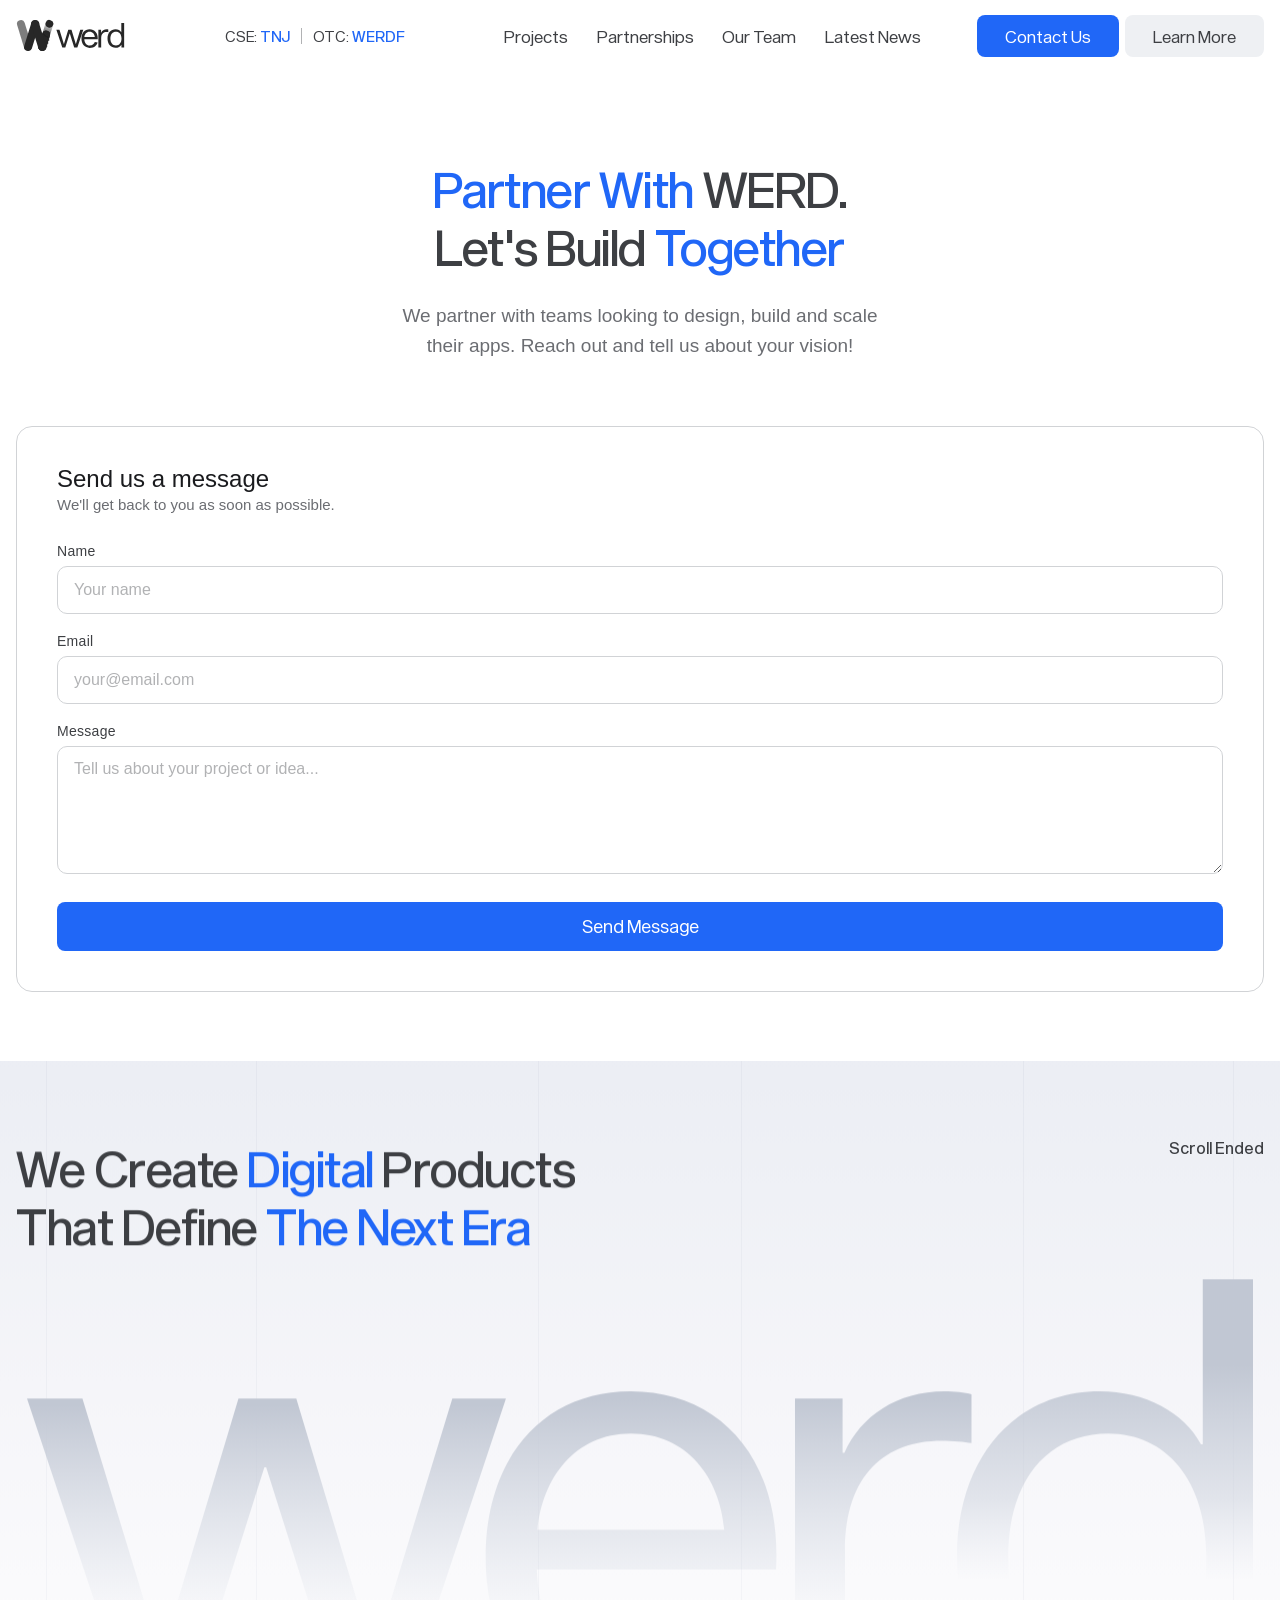
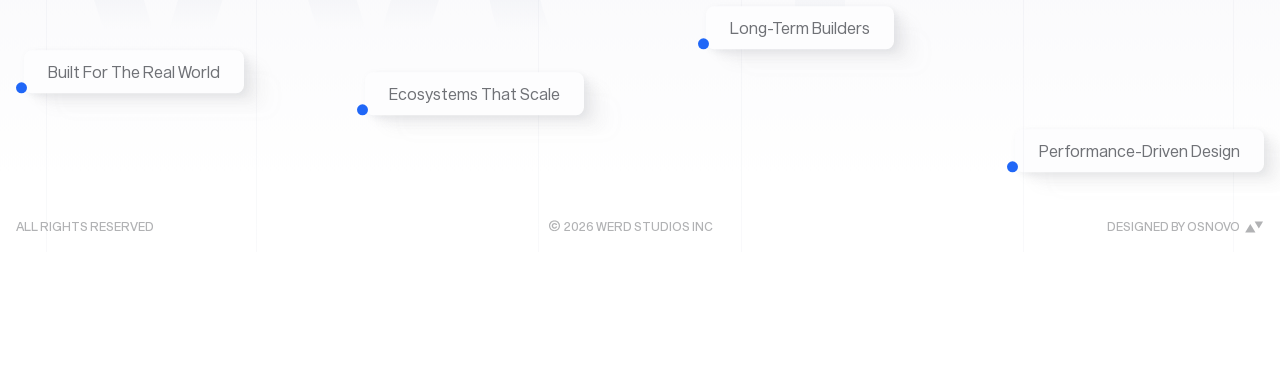
==== contact.html @ 81870267 "Add contact.html page and update navigation links across index.html and our-team.html to direct user" ====
<!DOCTYPE html>
<html lang="en">
	<head>
		<meta charset="UTF-8">
		<meta name="viewport" content="width=device-width, initial-scale=1.0">
		<link rel="preload" href="./assets/fonts/SequelSansRoman.woff2" as="font" type="font/woff2" crossorigin="anonymous">
		<link rel="preload" href="./assets/fonts/SequelSansBookObl.woff2" as="font" type="font/woff2" crossorigin="anonymous">
		<link rel="preload" href="./assets/fonts/SequelSansBook.woff2" as="font" type="font/woff2" crossorigin="anonymous">
		<link rel="icon" type="image/x-icon" href="./assets/img/favicon/favicon.ico">
		<link rel="icon" type="image/png" sizes="16x16" href="./assets/img/favicon/favicon-16x16.png">
		<link rel="icon" type="image/png" sizes="32x32" href="./assets/img/favicon/favicon-32x32.png">
		<link rel="apple-touch-icon" href="./assets/img/favicon/apple-touch-icon.png">
		<link rel="icon" type="image/png" sizes="192x192" href="./assets/img/favicon/android-chrome-192x192.png">
		<link rel="icon" type="image/png" sizes="512x512" href="./assets/img/favicon/android-chrome-512x512.png">
		<link rel="manifest" href="./assets/img/favicon/site.webmanifest">
		<title>Werd - Contact Us</title>
		<style>
			body {
      opacity: 0;
      visibility: hidden;
    }

    [data-fls-loaded] body {
      animation: show-body 0.45s ease 0.2s forwards;
    }

    @keyframes show-body {
      0% {
        opacity: 0;
        visibility: hidden;
      }
      100% {
        opacity: 1;
        visibility: visible;
      }
    }

			.page {
				margin-bottom: 200px;
			}
			.contact {
				padding: 10rem 0 0;
				position: relative;
				z-index: 1;
			}
			.contact__hero {
				max-width: 62.5rem;
				margin: 0 auto 4rem;
				padding: 0 1.25rem;
				text-align: center;
			}
			.contact__hero-text {
				font-family: 'Sequel Sans', sans-serif;
				font-weight: 300;
				font-size: clamp(0.9375rem, 1.5vw, 1.1875rem);
				color: #6B6D72;
				line-height: 1.6;
				max-width: 32rem;
				margin: 1.5rem auto 0;
			}
			.contact__container {
				max-width: 40rem;
				margin: 0 auto;
				padding: 0 1.25rem;
				width: 100%;
			}
			.contact__form-wrapper {
				border: 1px solid #D1D3D6;
				border-radius: 1rem;
				padding: 2.5rem;
			}
			.contact__form-heading {
				font-family: 'Sequel Sans', sans-serif;
				font-weight: 400;
				font-size: clamp(1.25rem, 2vw, 1.5rem);
				color: #1A1B1E;
				margin-bottom: 0.375rem;
			}
			.contact__form-subheading {
				font-family: 'Sequel Sans', sans-serif;
				font-weight: 300;
				font-size: 0.9375rem;
				color: #6B6D72;
				margin-bottom: 2rem;
			}
			.contact__form {
				display: flex;
				flex-direction: column;
				gap: 1.25rem;
			}
			@media (max-width: 767.98px) {
				.contact__form-wrapper {
					padding: 1.5rem;
				}
			}
			.contact__field {
				display: flex;
				flex-direction: column;
				gap: 0.5rem;
			}
			.contact__label {
				font-family: 'Sequel Sans', sans-serif;
				font-weight: 400;
				font-size: 0.875rem;
				color: #3D3F43;
				letter-spacing: 0.02em;
			}
			.contact__input,
			.contact__textarea {
				font-family: 'Sequel Sans', sans-serif;
				font-weight: 300;
				font-size: 1rem;
				color: #1A1B1E;
				background: #fff;
				border: 1px solid #D1D3D6;
				border-radius: 0.625rem;
				padding: 0.875rem 1rem;
				outline: none;
				transition: border-color 0.3s ease;
			}
			.contact__input::placeholder,
			.contact__textarea::placeholder {
				color: #B1B2B4;
			}
			.contact__input:focus,
			.contact__textarea:focus {
				border-color: #2D5BFF;
			}
			.contact__textarea {
				resize: vertical;
				min-height: 8rem;
			}
			.contact__submit {
				margin-top: 0.5rem;
				align-self: stretch;
			}
			.contact__submit .button {
				width: 100%;
				justify-content: center;
			}
		</style>
		<script type="module" crossorigin="" src="./js/main.min.js?v=1772284453775"></script>
		<link rel="modulepreload" crossorigin="" href="./js/splitText.min.js?v=1772284453775">
		<link rel="modulepreload" crossorigin="" href="./js/common.min.js?v=1772284453775">
		<link rel="stylesheet" crossorigin="" href="./css/main.min.css?v=1772284453775">
	</head>
	<body>
		<div class="wrapper">
			<header data-fls-header="" data-fls-header-scroll="" class="header">
				<div class="header__container">
					<a href="../" class="header__logo">
						<img src="./assets/img/header-logo.svg" alt="Werd">
					</a>
					<div class="header__stock-tickers">
						<div class="header__stock-ticker">
							CSE:
							<span class="blue">TNJ</span>
						</div>
						<span class="header__stock-tickers-border"></span>
						<div class="header__stock-ticker">
							OTC:
							<span class="blue">WERDF</span>
						</div>
					</div>
					<div class="header__main">
						<div class="header__menu menu">
							<button type="button" data-fls-menu="" class="menu__icon icon-menu">
								<div class="icon-menu__body">
									<span></span>
									<span></span>
									<span></span>
								</div>
							</button>
							<nav class="menu__body">
								<ul class="menu__list">
									<li class="menu__item">
										<a href="./#projectsSection" class="menu__link" data-split-text="">Projects</a>
									</li>
									<li class="menu__item">
										<a href="./#partnerSection" class="menu__link" data-split-text="">Partnerships</a>
									</li>
									<li class="menu__item">
										<a href="our-team.html" class="menu__link" data-split-text="">Our Team</a>
									</li>
									<li class="menu__item">
										<a href="./#newsSection" class="menu__link" data-split-text="">Latest News</a>
									</li>
								</ul>
								<div class="menu__mobile">
									<a href="contact.html" class="menu__mobile-contact">
										<span>Contact Us</span>
										<svg xmlns="http://www.w3.org/2000/svg" width="9" height="9" viewbox="0 0 9 9" fill="none">
											<path d="M0.873646 7.9448L7.94471 0.87373M7.94471 0.87373V7.9448M7.94471 0.87373H0.873646" stroke="#3D3F43" stroke-width="1.74743" stroke-linecap="round" stroke-linejoin="round"></path>
										</svg>
									</a>
									<div class="menu__mobile-bottom">
										<a href="https://www.osnovo.net/" target="_blank" class="menu__mobile-bottom-link">Designed by osnovo</a>
										<a href="https://www.osnovo.net/" target="_blank" class="menu__mobile-bottom-icon-link">
											<svg xmlns="http://www.w3.org/2000/svg" width="20" height="16" viewbox="0 0 20 16" fill="none">
												<path d="M6.30834 5.69812L11.4468 14.2981H1.16992L6.30834 5.69812Z" fill="#B1B2B4"></path>
												<path d="M14.8365 10.1005L10.6218 3.15046L19.0511 3.15046L14.8365 10.1005Z" fill="#B1B2B4"></path>
											</svg>
										</a>
									</div>
								</div>
							</nav>
						</div>
						<div class="header__buttons">
							<a href="contact.html" class="header__button button small blue">
								<span>Contact Us</span>
							</a>
							<a href="./" class="header__button button small grey">
								<span>Learn More</span>
							</a>
						</div>
					</div>
				</div>
			</header>
			<main class="page">
				<section class="contact">
					<div class="contact__hero">
						<h1 class="header-title animate" data-each-word-animate="" data-fls-watcher-threshold="0.65" data-fls-watcher-once="" data-fls-watcher="">
							<span class="header-title__row">
								<span class="blue">Partner</span>
								<span class="blue">With</span>
								<span>WERD.</span>
							</span>
							<span class="header-title__row">
								<span>Let's</span>
								<span>Build</span>
								<span class="blue">Together</span>
							</span>
						</h1>
						<p class="contact__hero-text">We partner with teams looking to design, build and scale their apps. Reach out and tell us about your vision!</p>
					</div>
					<div class="contact__container">
						<div class="contact__form-wrapper">
							<h2 class="contact__form-heading">Send us a message</h2>
							<p class="contact__form-subheading">We'll get back to you as soon as possible.</p>
							<form class="contact__form" action="https://formspree.io/f/xojnowkk" method="POST">
							<div class="contact__field">
								<label class="contact__label" for="name">Name</label>
								<input class="contact__input" type="text" id="name" name="name" placeholder="Your name" required>
							</div>
							<div class="contact__field">
								<label class="contact__label" for="email">Email</label>
								<input class="contact__input" type="email" id="email" name="email" placeholder="your@email.com" required>
							</div>
							<div class="contact__field">
								<label class="contact__label" for="message">Message</label>
								<textarea class="contact__textarea" id="message" name="message" placeholder="Tell us about your project or idea..." required></textarea>
							</div>
							<div class="contact__submit">
								<button type="submit" class="button blue">
									<span>Send Message</span>
								</button>
							</div>
							</form>
						</div>
					</div>
				</section>
			</main>
			<footer data-fls-footer="" class="footer">
				<div class="footer__lines">
					<span></span>
					<span></span>
					<span></span>
					<span></span>
				</div>
				<div class="footer__bg">
					<div class="footer__werd" data-fls-watcher-threshold="0.45" data-fls-watcher-once="" data-fls-watcher="">
						<div class="footer__werd-pc">
							<svg id="footerWerdLogo" width="1840" height="666" viewbox="0 0 1840 666" fill="none" xmlns="http://www.w3.org/2000/svg">
								<path class="fourth" d="M1609.17 168.081C1676.94 168.081 1735.68 199.71 1760.98 247.604H1763.69V0H1839.6V654.252H1767.31V581.959H1764.6C1740.2 632.564 1678.75 665.096 1609.17 665.096C1483.56 665.096 1395 567.501 1395 416.589C1395 265.677 1483.56 168.081 1609.17 168.081ZM1621.82 602.743C1708.57 602.743 1769.12 533.161 1769.12 416.589C1769.12 300.92 1708.57 231.338 1621.82 231.338C1531.45 231.338 1471.81 300.92 1471.81 416.589C1471.81 533.161 1531.45 602.743 1621.82 602.743Z" fill="url(#paint0_linear_38_339)"></path>
								<path class="third" d="M1223.39 178.925V260.255H1226.1C1250.5 205.131 1305.62 168.081 1376.11 168.081C1390.57 168.081 1406.83 169.888 1416.77 172.599V245.796C1406.83 243.989 1388.76 242.181 1371.59 242.181C1289.36 242.181 1227 290.979 1227 407.552V654.252H1152V178.925H1223.39Z" fill="url(#paint1_linear_38_339)"></path>
								<path class="second" d="M1043.14 509.666L1119.95 519.606C1097.36 588.285 1038.62 666 905.783 666C776.559 666 688 567.5 688 417.492C688 266.58 774.752 168.081 905.783 168.081C1037.72 168.081 1132.6 267.484 1123.57 435.565H764.811C767.522 533.161 822.646 602.743 905.783 602.743C991.631 602.743 1029.58 550.331 1043.14 509.666ZM905.783 231.338C821.742 231.338 772.944 298.209 765.715 375.924H1045.85C1039.52 298.209 990.727 231.338 905.783 231.338Z" fill="url(#paint2_linear_38_339)"></path>
								<path class="first" d="M718.412 178.926L560.271 654.253H476.231L358.754 281.943H356.043L238.567 654.253H158.141L0 178.926H83.137L199.71 561.175H202.421L317.186 178.926H403.938L518.703 561.175H521.414L637.986 178.926H718.412Z" fill="url(#paint3_linear_38_339)"></path>
								<defs>
									<linearGradient id="paint0_linear_38_339" x1="1617.3" y1="0" x2="1617.3" y2="665.096" gradientunits="userSpaceOnUse">
										<stop offset="0.190527" stop-color="#C1C7D3"></stop>
										<stop offset="0.494506" stop-color="#CBD1DC" stop-opacity="0.5"></stop>
										<stop offset="0.582192" stop-color="#D0D6E1" stop-opacity="0.25"></stop>
										<stop offset="0.677673" stop-color="#D5DBE6" stop-opacity="0"></stop>
									</linearGradient>
									<linearGradient id="paint1_linear_38_339" x1="1284.39" y1="168.081" x2="1284.39" y2="654.252" gradientunits="userSpaceOnUse">
										<stop offset="0.0164739" stop-color="#C1C7D3"></stop>
										<stop offset="0.371582" stop-color="#CBD1DC" stop-opacity="0.5"></stop>
										<stop offset="0.549136" stop-color="#D0D6E1" stop-opacity="0.25"></stop>
										<stop offset="0.726689" stop-color="#D5DBE6" stop-opacity="0"></stop>
									</linearGradient>
									<linearGradient id="paint2_linear_38_339" x1="906.08" y1="168.081" x2="906.08" y2="666" gradientunits="userSpaceOnUse">
										<stop offset="0.0164739" stop-color="#C1C7D3"></stop>
										<stop offset="0.371582" stop-color="#CBD1DC" stop-opacity="0.5"></stop>
										<stop offset="0.549136" stop-color="#D0D6E1" stop-opacity="0.25"></stop>
										<stop offset="0.726689" stop-color="#D5DBE6" stop-opacity="0"></stop>
									</linearGradient>
									<linearGradient id="paint3_linear_38_339" x1="359.206" y1="178.926" x2="359.206" y2="654.253" gradientunits="userSpaceOnUse">
										<stop offset="0.0164739" stop-color="#C1C7D3"></stop>
										<stop offset="0.371582" stop-color="#CBD1DC" stop-opacity="0.5"></stop>
										<stop offset="0.549136" stop-color="#D0D6E1" stop-opacity="0.25"></stop>
										<stop offset="0.726689" stop-color="#D5DBE6" stop-opacity="0"></stop>
									</linearGradient>
								</defs>
							</svg>
						</div>
						<div class="footer__werd-mob">
							<svg width="393" height="148" viewbox="0 0 393 148" fill="none" xmlns="http://www.w3.org/2000/svg">
								<path d="M345.785 37.2521C360.806 37.2521 373.824 44.2619 379.432 54.8768H380.033V0H396.856V145.003H380.834V128.98H380.233C374.825 140.196 361.206 147.406 345.785 147.406C317.946 147.406 298.318 125.776 298.318 92.3292C298.318 58.8824 317.946 37.2521 345.785 37.2521ZM348.589 133.587C367.816 133.587 381.234 118.165 381.234 92.3292C381.234 66.6933 367.816 51.2717 348.589 51.2717C328.561 51.2717 315.342 66.6933 315.342 92.3292C315.342 118.165 328.561 133.587 348.589 133.587Z" fill="url(#paint0_linear_93_675)"></path>
								<path d="M260.285 39.6553V57.6805H260.886C266.293 45.4635 278.511 37.252 294.132 37.252C297.337 37.252 300.942 37.6525 303.145 38.2534V54.4761C300.942 54.0755 296.936 53.6749 293.131 53.6749C274.905 53.6749 261.086 64.4901 261.086 90.3262V145.003H244.463V39.6553H260.285Z" fill="url(#paint1_linear_93_675)"></path>
								<path d="M220.335 112.958L237.359 115.161C232.352 130.382 219.334 147.606 189.893 147.606C161.252 147.606 141.625 125.776 141.625 92.5293C141.625 59.0825 160.852 37.252 189.893 37.252C219.133 37.252 240.163 59.2828 238.16 96.5349H158.649C159.25 118.165 171.467 133.587 189.893 133.587C208.919 133.587 217.331 121.97 220.335 112.958ZM189.893 51.2716C171.266 51.2716 160.451 66.0923 158.849 83.3164H220.936C219.534 66.0923 208.719 51.2716 189.893 51.2716Z" fill="url(#paint2_linear_93_675)"></path>
								<path d="M148.366 39.6562L113.317 145.004H94.6913L68.6548 62.4882H68.054L42.0175 145.004H24.1926L-10.8564 39.6562H7.56934L33.4055 124.375H34.0063L59.4419 39.6562H78.6688L104.104 124.375H104.705L130.541 39.6562H148.366Z" fill="url(#paint3_linear_93_675)"></path>
								<defs>
									<linearGradient id="paint0_linear_93_675" x1="347.587" y1="0" x2="347.587" y2="147.406" gradientunits="userSpaceOnUse">
										<stop offset="0.190527" stop-color="#C1C7D3"></stop>
										<stop offset="0.494506" stop-color="#CBD1DC" stop-opacity="0.5"></stop>
										<stop offset="0.640313" stop-color="#D0D6E1" stop-opacity="0.25"></stop>
										<stop offset="0.76302" stop-color="#D5DBE6" stop-opacity="0"></stop>
									</linearGradient>
									<linearGradient id="paint1_linear_93_675" x1="273.804" y1="37.252" x2="273.804" y2="145.003" gradientunits="userSpaceOnUse">
										<stop offset="0.0164739" stop-color="#C1C7D3"></stop>
										<stop offset="0.461571" stop-color="#CBD1DC" stop-opacity="0.5"></stop>
										<stop offset="0.713371" stop-color="#D0D6E1" stop-opacity="0.25"></stop>
										<stop offset="0.850717" stop-color="#D5DBE6" stop-opacity="0"></stop>
									</linearGradient>
									<linearGradient id="paint2_linear_93_675" x1="189.958" y1="37.252" x2="189.958" y2="147.606" gradientunits="userSpaceOnUse">
										<stop offset="0.0164739" stop-color="#C1C7D3"></stop>
										<stop offset="0.388667" stop-color="#CBD1DC" stop-opacity="0.5"></stop>
										<stop offset="0.723483" stop-color="#D0D6E1" stop-opacity="0.25"></stop>
										<stop offset="0.933504" stop-color="#D5DBE6" stop-opacity="0"></stop>
									</linearGradient>
									<linearGradient id="paint3_linear_93_675" x1="68.755" y1="39.6562" x2="68.755" y2="145.004" gradientunits="userSpaceOnUse">
										<stop offset="0.0164739" stop-color="#C1C7D3"></stop>
										<stop offset="0.49221" stop-color="#CBD1DC" stop-opacity="0.5"></stop>
										<stop offset="0.628786" stop-color="#D0D6E1" stop-opacity="0.25"></stop>
										<stop offset="0.757559" stop-color="#D5DBE6" stop-opacity="0"></stop>
									</linearGradient>
								</defs>
							</svg>
						</div>
					</div>
					<div id="footerAsciiBox" class="footer__bg-bg">
						<video muted autoplay loop playsinline="" webkit-playsinline="" disablepictureinpicture="" controlslist="nodownload nofullscreen noremoteplayback" src="./files/video/footer.mp4"></video>
					</div>
				</div>
				<div class="footer__container">
					<div class="footer__main">
						<div class="footer__header">
							<h2 class="footer__header-title header-title animate" data-each-word-animate="" data-fls-watcher-threshold="0.65" data-fls-watcher-once="" data-fls-watcher="">
								<span class="header-title__row">
									<span>We</span>
									<span>Create</span>
									<span class="blue">Digital</span>
									<span>Products</span>
								</span>
								<span class="header-title__row">
									<span>That</span>
									<span>Define</span>
									<span class="blue">The</span>
									<span class="blue">Next</span>
									<span class="blue">Era</span>
								</span>
							</h2>
							<h3 class="footer__header-sub-title header-sub-title">Scroll Ended</h3>
						</div>
						<ul class="footer__menu">
							<li class="footer__menu-item">
								<a href="./#projectsSection" class="footer__menu-link">Projects</a>
							</li>
							<li class="footer__menu-item">
								<a href="./#partnerSection" class="footer__menu-link">Partnerships</a>
							</li>
							<li class="footer__menu-item">
								<a href="our-team.html" class="footer__menu-link">Our Team</a>
							</li>
							<li class="footer__menu-item">
								<a href="./#newsSection" class="footer__menu-link">Latest News</a>
							</li>
						</ul>
						<div class="footer__items">
							<div class="footer__item">
								<div class="footer__item-circle"></div>
								<div class="footer__item-card">Built For The Real World</div>
							</div>
							<div class="footer__item">
								<div class="footer__item-circle"></div>
								<div class="footer__item-card">Ecosystems That Scale</div>
							</div>
							<div class="footer__item">
								<div class="footer__item-circle"></div>
								<div class="footer__item-card">Long-Term Builders</div>
							</div>
							<div class="footer__item">
								<div class="footer__item-circle"></div>
								<div class="footer__item-card">Performance-Driven Design</div>
							</div>
						</div>
					</div>
					<div class="footer__bottom">
						<div class="footer__bottom-pc">
							<div class="footer__bottom-text">
								<span>All rights reserved</span>
							</div>
							<div class="footer__bottom-text">
								<svg xmlns="http://www.w3.org/2000/svg" width="11" height="11" viewbox="0 0 11 11" fill="none">
									<path d="M5.50742 11C2.4197 11 0 8.57332 0 5.49273C0 2.41215 2.4197 0 5.50742 0C8.5803 0 11 2.41215 11 5.49273C11 8.57332 8.5803 11 5.50742 11ZM5.50742 9.9247C7.95682 9.9247 9.82726 8.00661 9.82726 5.49273C9.82726 2.97886 7.95682 1.0753 5.50742 1.0753C3.04319 1.0753 1.15789 2.99339 1.15789 5.49273C1.15789 8.00661 3.04319 9.9247 5.50742 9.9247ZM2.7166 5.50727C2.7166 3.82166 3.88934 2.63012 5.53711 2.63012C7.02159 2.63012 8.06073 3.44386 8.22402 4.75165H6.82861C6.66532 4.14135 6.24966 3.8362 5.58165 3.8362C4.7058 3.8362 4.09717 4.50462 4.09717 5.49273C4.09717 6.50991 4.67611 7.14927 5.53711 7.14927C6.23482 7.14927 6.68016 6.84412 6.84346 6.24835H8.22402C8.06073 7.51255 6.97706 8.36988 5.53711 8.36988C3.84481 8.36988 2.7166 7.22193 2.7166 5.50727Z" fill="#B1B2B4"></path>
								</svg>
								<span>2026 WERD Studios Inc</span>
							</div>
							<a href="https://www.osnovo.net/" target="_blank" class="footer__bottom-link">
								<span>Designed by osnovo</span>
								<svg xmlns="http://www.w3.org/2000/svg" width="20" height="16" viewbox="0 0 20 16" fill="none">
									<path d="M6.30834 5.69824L11.4468 14.2982H1.16992L6.30834 5.69824Z" fill="#B1B2B4"></path>
									<path d="M14.8365 10.1006L10.6218 3.15058L19.0511 3.15058L14.8365 10.1006Z" fill="#B1B2B4"></path>
								</svg>
							</a>
						</div>
						<div class="footer__bottom-mobile">
							<div class="footer__bottom-mobile-osnovo">
								<a href="https://www.osnovo.net/" target="_blank" class="footer__bottom-mobile-text-link">Designed by osnovo</a>
								<a href="https://www.osnovo.net/" target="_blank" class="footer__bottom-mobile-icon-link">
									<svg xmlns="http://www.w3.org/2000/svg" width="20" height="16" viewbox="0 0 20 16" fill="none">
										<path d="M6.30834 5.69824L11.4468 14.2982H1.16992L6.30834 5.69824Z" fill="#B1B2B4"></path>
										<path d="M14.8365 10.1006L10.6218 3.15058L19.0511 3.15058L14.8365 10.1006Z" fill="#B1B2B4"></path>
									</svg>
								</a>
							</div>
							<div class="footer__bottom-text">
								<svg xmlns="http://www.w3.org/2000/svg" width="11" height="11" viewbox="0 0 11 11" fill="none">
									<path d="M5.50742 11C2.4197 11 0 8.57332 0 5.49273C0 2.41215 2.4197 0 5.50742 0C8.5803 0 11 2.41215 11 5.49273C11 8.57332 8.5803 11 5.50742 11ZM5.50742 9.9247C7.95682 9.9247 9.82726 8.00661 9.82726 5.49273C9.82726 2.97886 7.95682 1.0753 5.50742 1.0753C3.04319 1.0753 1.15789 2.99339 1.15789 5.49273C1.15789 8.00661 3.04319 9.9247 5.50742 9.9247ZM2.7166 5.50727C2.7166 3.82166 3.88934 2.63012 5.53711 2.63012C7.02159 2.63012 8.06073 3.44386 8.22402 4.75165H6.82861C6.66532 4.14135 6.24966 3.8362 5.58165 3.8362C4.7058 3.8362 4.09717 4.50462 4.09717 5.49273C4.09717 6.50991 4.67611 7.14927 5.53711 7.14927C6.23482 7.14927 6.68016 6.84412 6.84346 6.24835H8.22402C8.06073 7.51255 6.97706 8.36988 5.53711 8.36988C3.84481 8.36988 2.7166 7.22193 2.7166 5.50727Z" fill="#B1B2B4"></path>
								</svg>
								<span>2026 WERD Studios Inc. All rights reserved</span>
							</div>
						</div>
					</div>
				</div>
			</footer>
		</div>
	</body>
</html>
---- css/main.min.css ----
@import"https://fonts.googleapis.com/css?family=Geist+Mono:100,200,300,regular,500,600,700,800,900&display=swap";*{padding:0;margin:0;border:0rem}*,*:before,*:after{box-sizing:border-box}*:before,*:after{display:inline-block}html,body{height:100%}body{line-height:1;scrollbar-gutter:stable;-ms-text-size-adjust:100%;-moz-text-size-adjust:100%;-webkit-text-size-adjust:100%;-webkit-font-smoothing:antialiased;-moz-osx-font-smoothing:grayscale}input,button,textarea{font-family:inherit;font-size:inherit;line-height:inherit;color:inherit;background-color:transparent}input,textarea{width:100%}label{display:inline-block}button,select,option{cursor:pointer}a{display:inline-block;color:inherit;text-decoration:none}ul li{list-style:none}img{max-width:100%;height:auto;vertical-align:middle}h1,h2,h3,h4,h5,h6{font-weight:inherit;font-size:inherit}address{font-style:normal}@font-face{font-family:SequelSansRoman;font-display:swap;src:url(../assets/fonts/SequelSansRoman.woff2) format("woff2");font-weight:400;font-style:normal}@font-face{font-family:SequelSansBookObl;font-display:swap;src:url(../assets/fonts/SequelSansBookObl.woff2) format("woff2");font-weight:400;font-style:normal}@font-face{font-family:SequelSansBook;font-display:swap;src:url(../assets/fonts/SequelSansBook.woff2) format("woff2");font-weight:400;font-style:normal}:root{--white: #fff;--black: #3d3f43;--blue: #2067f7;--blue-hover: #0552ee;--grey: #b1b2b4;--grey-accent: #6f7176;--grey-light: #eef0f3;--grey-light-hover: #e6e8ed;--yellow: #edd925}html,body{height:auto;min-height:100%}body{min-width:20rem;color:#000;font-family:SequelSansBook;font-size:1rem}[data-fls-scrolllock] body{overflow:hidden;touch-action:none;overscroll-behavior:none}.wrapper{min-height:100%;display:flex;flex-direction:column;overflow:clip}.wrapper>main{flex:1 1 auto}.wrapper>*{min-width:0}[class*=__container]{width:100%;margin:0 auto}*::selection{background-color:var(--black)!important;color:var(--white)!important}button,a,*{outline:none!important;-webkit-tap-highlight-color:transparent!important}.button{position:relative;z-index:2;flex-shrink:0;display:inline-flex;align-items:center;justify-content:center;overflow:hidden;transition:background-color .3s ease 0s}.button span{font-style:normal;font-family:SequelSansBook;font-weight:400;line-height:1.2;text-transform:capitalize;text-wrap:nowrap;white-space:nowrap}.button.blue{background-color:var(--blue)}.button.blue span{color:var(--white)}.button.grey{background-color:var(--grey-light)}.button.grey span{color:var(--black)}[data-split-text]{position:relative}[data-split-text] span{transition:color .3s ease}[data-split-text] span:nth-child(1){transition-delay:25ms}[data-split-text] span:nth-child(2){transition-delay:.05s}[data-split-text] span:nth-child(3){transition-delay:75ms}[data-split-text] span:nth-child(4){transition-delay:.1s}[data-split-text] span:nth-child(5){transition-delay:.125s}[data-split-text] span:nth-child(6){transition-delay:.15s}[data-split-text] span:nth-child(7){transition-delay:.175s}[data-split-text] span:nth-child(8){transition-delay:.2s}[data-split-text] span:nth-child(9){transition-delay:.225s}[data-split-text] span:nth-child(10){transition-delay:.25s}[data-split-text] span:nth-child(11){transition-delay:.275s}[data-split-text] span:nth-child(12){transition-delay:.3s}[data-split-text] span:nth-child(13){transition-delay:.325s}[data-split-text] span:nth-child(14){transition-delay:.35s}[data-split-text] span:nth-child(15){transition-delay:.375s}[data-split-text] span:nth-child(16){transition-delay:.4s}[data-split-text] span:nth-child(17){transition-delay:.425s}[data-split-text] span:nth-child(18){transition-delay:.45s}[data-split-text] span:nth-child(19){transition-delay:.475s}[data-split-text] span:nth-child(20){transition-delay:.5s}[data-split-text] span:nth-child(21){transition-delay:.525s}[data-split-text] span:nth-child(22){transition-delay:.55s}[data-split-text] span:nth-child(23){transition-delay:.575s}[data-split-text] span:nth-child(24){transition-delay:.6s}[data-split-text] span:nth-child(25){transition-delay:.625s}[data-split-text] span:nth-child(26){transition-delay:.65s}[data-split-text] span:nth-child(27){transition-delay:.675s}[data-split-text] span:nth-child(28){transition-delay:.7s}[data-split-text] span:nth-child(29){transition-delay:.725s}[data-split-text] span:nth-child(30){transition-delay:.75s}.header-title{display:flex;flex-direction:column;color:var(--black);font-style:normal;line-height:118%;letter-spacing:-.01em;font-family:SequelSansRoman;font-weight:400}.header-title.animate.--watcher-view .header-title__row>span>span{animation:fromBottom100 .45s ease-out forwards;animation-delay:calc((var(--i) - 1) * 75ms)}.header-title__row{font-size:inherit}.header-title__row>span{overflow:hidden;display:inline-flex;vertical-align:bottom;font-size:inherit}.header-title__row>span>span{font-size:inherit;vertical-align:bottom;transform:translateY(100%);will-change:transform}.header-text{color:var(--grey);font-style:normal;font-family:SequelSansBook;font-weight:400;line-height:130%}.header-text span{color:#6f7176}.blue{color:var(--blue)}.yellow{color:var(--yellow)}#cursorDecor{pointer-events:none;-webkit-user-select:none;user-select:none;position:fixed;top:0;left:0;z-index:8;aspect-ratio:1;background-color:#fafafc80;-webkit-backdrop-filter:blur(0.25rem);backdrop-filter:blur(0.25rem);border-radius:50%;display:inline-flex;align-items:center;justify-content:center;will-change:transform;transition:opacity .1s ease 0s,visibility .1s ease 0s}#cursorDecor.hidden{opacity:0;visibility:hidden}#cursorDecor svg{height:auto}.ascii{white-space:pre;font-family:Geist Mono;font-style:normal;font-weight:400;line-height:110%;color:#c8cbd7;font-size:.42187vw}.ascii.footer-ascii{font-size:.59167vw}.ascii.projects-ascii{font-size:.27448vw}.ascii.team-ascii{font-size:.63542vw}.ascii__row{display:block;opacity:0;color:#c8cbd7}.--watcher-view .ascii__row{animation:rowFromOpacity .6s ease-out forwards,rowsColorChange 2.4s ease infinite;animation-delay:calc(var(--i) * 40ms),calc(var(--i) * 40ms + .6s)}@keyframes rowsTranslate{0%{transform:translate(0)}50%{transform:translate(-0.0625rem)}to{transform:translate(0)}}@keyframes rowsColorChange{0%{color:#c8cbd7}15%{color:#2067f7}30%{color:#c8cbd7}to{color:#c8cbd7}}@keyframes rowFromOpacity{0%{opacity:0}to{opacity:1}}@keyframes fromBottom100{0%{transform:translateY(100%)}to{transform:translateY(0)}}@keyframes fromBottom10{0%{transform:translateY(10%)}to{transform:translateY(0)}}@keyframes fromOpacity{0%{opacity:0;visibility:hidden}to{opacity:1;visibility:visible}}@keyframes fromBottomOpacity{0%{opacity:0;visibility:hidden;transform:translateY(max(1.04167vw,1.25rem))}60%{opacity:1;visibility:visible}to{opacity:1;visibility:visible;transform:translateY(0)}}.menu__list{display:flex}.menu__link{color:var(--black);font-style:normal;line-height:120%}.menu__link.active{color:var(--grey);pointer-events:none;-webkit-user-select:none;user-select:none}.menu__link.--navigator-active{color:var(--grey)}.menu__mobile-bottom{width:100%;display:flex;align-items:center;justify-content:space-between;column-gap:1.25rem}.menu__mobile-bottom-link{color:var(--grey);font-size:0.75rem;font-family:SequelSansRoman;font-weight:400;line-height:1.2;text-transform:uppercase}.menu__mobile-bottom-icon-link{flex-shrink:0;width:1.25rem;height:1rem}.menu__mobile-bottom-icon-link svg{pointer-events:none;-webkit-user-select:none;user-select:none;width:100%;height:100%}.icon-menu{display:none}.header{position:fixed;z-index:10;top:0;left:0;width:100%;background-color:transparent;transition:background-color .3s ease 0s,padding-top .3s ease 0s,padding-bottom .3s ease 0s}.header.--header-scroll{background-color:var(--white)}.header__container{display:flex;align-items:center;justify-content:space-between;column-gap:1.25rem}.header__logo{position:relative;z-index:2;flex-shrink:0}.header__logo img{pointer-events:none;-webkit-user-select:none;user-select:none;width:100%}.header__stock-tickers{display:flex;align-items:center;column-gap:0.875rem}.header__stock-ticker{color:var(--black);font-style:normal;font-family:SequelSansBook;font-weight:400;line-height:120%}.header__stock-ticker span{font-family:SequelSansRoman;font-weight:400}.header__stock-tickers-border{display:block;flex-shrink:0;width:0.0625rem;background-color:var(--grey)}.header__main{display:flex;align-items:center}.footer{position:relative;z-index:2;width:100%;will-change:transform;background:linear-gradient(0deg,#fff 10.23%,#f5f5f9 59.65%,#eff1f6,#eaecf3 109.08%)}.footer:before{content:"";position:absolute;pointer-events:none;-webkit-user-select:none;user-select:none;z-index:2;top:0;left:20%;width:max(.05208vw,0.0625rem);height:100%;background:linear-gradient(to bottom,#c4c9d733,#c4c9d71a)}.footer:after{content:"";position:absolute;pointer-events:none;-webkit-user-select:none;user-select:none;z-index:2;top:0;right:20%;width:max(.05208vw,0.0625rem);height:100%;background:linear-gradient(to bottom,#c4c9d733,#c4c9d71a)}.footer__lines{pointer-events:none;-webkit-user-select:none;user-select:none;position:absolute;z-index:2;top:0;left:0;width:100%;height:100%}.footer__lines span{position:absolute;z-index:2;top:0;width:max(.05208vw,0.0625rem);height:100%;background:linear-gradient(to bottom,#c4c9d733,#c4c9d71a)}.footer__lines span:nth-child(1){left:3.6%}.footer__lines span:nth-child(2){right:3.6%}.footer__lines span:nth-child(3){left:42%}.footer__lines span:nth-child(4){right:42%}.footer__bg{pointer-events:none;-webkit-user-select:none;user-select:none;position:absolute;z-index:1;top:0;left:0;width:100%;height:100%}.footer__werd{position:absolute;z-index:2}.footer__bg-bg{position:absolute;z-index:1;left:0;bottom:0;width:100%;height:100%}.footer__bg-bg video{position:absolute;z-index:1;top:0;left:0;width:100%;height:100%;object-fit:cover}.footer__container{position:relative;z-index:2;display:flex;flex-direction:column}.footer__main{display:flex;flex-direction:column}.footer__header{display:flex;align-items:flex-start;justify-content:space-between;column-gap:1.25rem}.footer__menu-link{color:var(--black);font-size:1.25rem;font-style:normal;font-family:SequelSansRoman;font-weight:400;line-height:120%}.footer__items{display:flex;align-items:flex-start;justify-content:space-between;column-gap:1.25rem}.footer__item{display:flex;align-items:flex-end}.footer__item-circle{position:relative;z-index:2;flex-shrink:0;aspect-ratio:1;border-radius:50%;background-color:var(--blue)}.footer__item-card{background-color:#fdfdfe;box-shadow:max(2.8125vw,3.375rem) max(1.97917vw,2.375rem) max(.9375vw,1.125rem) 0 #81869200,max(1.77083vw,2.125rem) max(1.25vw,1.5rem) max(.88542vw,1.0625rem) 0 #81869203,max(.98958vw,1.1875rem) max(.72917vw,0.875rem) max(.72917vw,0.875rem) 0 #8186920d,max(.46875vw,0.5625rem) max(.3125vw,0.375rem) max(.57292vw,0.6875rem) 0 #81869217,max(.10417vw,0.125rem) max(.10417vw,0.125rem) max(.3125vw,0.375rem) 0 #8186921a;color:var(--grey-accent);font-style:normal;font-family:SequelSansBook;font-weight:400;line-height:normal;text-transform:capitalize}.footer__bottom-text{display:inline-flex;align-items:center;column-gap:0.25rem}.footer__bottom-text svg{width:0.6875rem;height:auto}.footer__bottom-text span{color:var(--grey);font-style:normal;font-family:SequelSansRoman;font-weight:400;line-height:normal;text-transform:uppercase}.footer__bottom-link{display:inline-flex;align-items:center;column-gap:0.25rem}.footer__bottom-link span{color:var(--grey);font-style:normal;font-family:SequelSansRoman;font-weight:400;line-height:normal;text-transform:uppercase;transition:color .3s ease 0s}.footer__bottom-link svg{width:1.25rem;height:auto}.footer__bottom-link svg path{transition:fill .3s ease 0s}.footer__bottom-mobile-osnovo{display:flex;align-items:center;justify-content:space-between;column-gap:1.25rem}.footer__bottom-mobile-text-link{color:var(--grey);font-size:0.75rem;font-style:normal;font-family:SequelSansRoman;font-weight:400;line-height:normal;text-transform:uppercase}.footer__bottom-mobile-icon-link{flex-shrink:0;width:1.25rem}.footer__bottom-mobile-icon-link svg{pointer-events:none;-webkit-user-select:none;user-select:none;width:100%;height:auto}@media (max-width:120.06125em)and (not (max-width:64.06125em))and (max-width:112em){.header{padding-top:clamp(0.75rem,0.08184271596875rem + 1.042997575vw,1.25rem)}.header{padding-bottom:clamp(0.75rem,0.08184271596875rem + 1.042997575vw,1.25rem)}.header__logo{width:clamp(6.125rem,3.20181188235rem + 4.5631143908vw,8.3125rem)}}@media (max-width:120.06125em)and (not (max-width:47.99875em))and (max-width:112em){.button span{font-size:clamp(1.125rem,1.125rem + 0vw,1.125rem)}.button.small{padding-top:clamp(0.625rem,0.531254272375rem + .1953086854vw,0.75rem)}.button.small{padding-bottom:clamp(0.625rem,0.531254272375rem + .1953086854vw,0.75rem)}.button.small{padding-left:clamp(1.5rem,1.1250170895125rem + .7812347415vw,2rem)}.button.small{padding-right:clamp(1.5rem,1.1250170895125rem + .7812347415vw,2rem)}.button.small span{font-size:clamp(1rem,0.906254272375rem + .1953086854vw,1.125rem)}.header-title{font-size:clamp(1.75rem,-0.26553314388125rem + 4.1991367356vw,4.4375rem)}.header-text{font-size:clamp(0.875rem,0.59376281713125rem + .5859260561vw,1.25rem)}#cursorDecor{width:clamp(5rem,3.35944976660625rem + 3.4179019941vw,7.1875rem)}#cursorDecor svg{width:clamp(2.5rem,2.21876281713125rem + .5859260561vw,2.875rem)}.footer{padding-top:clamp(2.5rem,-1.06233764965625rem + 7.4217300443vw,7.25rem)}.footer{padding-bottom:clamp(0.75rem,2.0624743657375rem + -1.1718521123vw,1.5rem)}.footer__item:nth-child(1){margin-top:clamp(2rem,4.62494873146875rem + -2.3437042245vw,3.5rem)}.footer__item:nth-child(1){translate:clamp(.0.0625rem,-4.2185576336375rem + 8.7888907443vw,5.625rem)}.footer__item:nth-child(2){margin-top:clamp(2.75rem,0.68759399230625rem + 4.2967910783vw,5.5rem)}.footer__item:nth-child(3){translate:clamp(.0.0625rem,-5.3435063651125rem + 11.1325949688vw,7.125rem)}.footer__item:nth-child(4){margin-top:clamp(5.125rem,1.281425167475rem + 8.0076561005vw,10.25rem)}.footer__item:nth-child(4){translate:clamp(-4.75rem,3.56233775903125rem + -7.421730142vw,.0.0625rem)}.footer__item-circle{width:clamp(0.5rem,0.21876281713125rem + .5859260561vw,0.875rem)}.footer__item-card{padding-top:clamp(0.625rem,0.43750854475625rem + .3906173708vw,0.875rem)}.footer__item-card{padding-bottom:clamp(0.625rem,0.43750854475625rem + .3906173708vw,0.875rem)}.footer__item-card{padding-left:clamp(1.25rem,0.8750170895125rem + .7812347415vw,1.75rem)}.footer__item-card{padding-right:clamp(1.25rem,0.8750170895125rem + .7812347415vw,1.75rem)}.footer__item-card{margin-bottom:clamp(0.3125rem,.312628171.3125rem + .5859260561vw,0.6875rem)}.footer__item-card{font-size:clamp(0.75rem,0.3750170895125rem + .7812347415vw,1.25rem)}.footer__bottom{margin-top:clamp(2rem,0.6875598132875rem + 2.7343215953vw,3.75rem)}}@media (max-width:120.06125em)and (not (max-width:112em)){.button span{font-size:1.125rem}.button.small{padding-top:0.75rem}.button.small{padding-bottom:0.75rem}.button.small{padding-left:2rem}.button.small{padding-right:2rem}.button.small span{font-size:1.125rem}.header-title{font-size:4.4375rem}.header-text{font-size:1.25rem}#cursorDecor{width:7.1875rem}#cursorDecor svg{width:2.875rem}.header{padding-top:1.25rem}.header{padding-bottom:1.25rem}.header__logo{width:8.3125rem}.footer{padding-top:7.25rem}.footer{padding-bottom:0.75rem}.footer__item:nth-child(1){margin-top:2rem}.footer__item:nth-child(1){translate:5.625rem}.footer__item:nth-child(2){margin-top:5.5rem}.footer__item:nth-child(3){translate:7.125rem}.footer__item:nth-child(4){margin-top:10.25rem}.footer__item:nth-child(4){translate:-4.75rem}.footer__item-circle{width:0.875rem}.footer__item-card{padding-top:0.875rem}.footer__item-card{padding-bottom:0.875rem}.footer__item-card{padding-left:1.75rem}.footer__item-card{padding-right:1.75rem}.footer__item-card{margin-bottom:0.6875rem}.footer__item-card{font-size:1.25rem}.footer__bottom{margin-top:3.75rem}}@media (max-width:120.06125em)and (max-width:64.06125em){.header{padding-top:0.75rem}.header{padding-bottom:0.75rem}.header__logo{width:6.125rem}}@media (max-width:120.06125em)and (max-width:47.99875em){.button span{font-size:1.125rem}.button.small{padding-top:0.625rem}.button.small{padding-bottom:0.625rem}.button.small{padding-left:1.5rem}.button.small{padding-right:1.5rem}.button.small span{font-size:1rem}.header-title{font-size:1.75rem}.header-text{font-size:0.875rem}#cursorDecor{width:5rem}#cursorDecor svg{width:2.5rem}.footer{padding-top:2.5rem}.footer{padding-bottom:1.5rem}.footer__item-circle{width:0.5rem}.footer__item-card{padding-top:0.625rem}.footer__item-card{padding-bottom:0.625rem}.footer__item-card{padding-left:1.25rem}.footer__item-card{padding-right:1.25rem}.footer__item-card{margin-bottom:0.3125rem}.footer__item-card{font-size:0.75rem}}@media (max-width:120.06125em){[class*=__container]{max-width:112rem;padding-left:1rem;padding-right:1rem}.button{padding:0.875rem 2rem;border-radius:0.5rem}.header.--header-scroll{padding-top:0.75rem;padding-bottom:0.75rem}.footer__item-card{border-radius:0.5rem;margin-left:-0.1875rem}.footer__bottom-text span{font-size:0.75rem}.footer__bottom-link span{font-size:0.75rem}}@media not (max-width:112em){.header__stock-tickers{column-gap:0.875rem}.header__stock-ticker{font-size:1.125rem}.header__stock-tickers-border{height:1rem}}@media (max-width:64.06125em)and (any-hover:none){.icon-menu{cursor:default}}@media (max-width:64.06125em){.menu__body{position:fixed;width:100%;height:100svh;left:-100%;top:0;overflow:auto;padding:8rem 1rem 1rem;transition:left .3s;display:flex;flex-direction:column;background:url(../assets/img/mob-menu-bg.webp) bottom/cover no-repeat,var(--white)}[data-fls-menu-open] .menu__body{left:0}.menu__list{flex-shrink:0;flex-direction:column;align-items:flex-start;row-gap:0.625rem}.menu__link{font-family:SequelSansRoman;font-weight:400;font-size:1.5rem}.menu__mobile{display:flex;flex-direction:column;align-items:flex-start;justify-content:space-between;flex:1 1 auto;margin-top:4.5rem;row-gap:2.25rem}.menu__mobile-contact{display:inline-flex;align-items:flex-start;column-gap:0.25rem}.menu__mobile-contact span{pointer-events:none;-webkit-user-select:none;user-select:none;font-family:SequelSansRoman;font-weight:400;font-size:1.5rem;color:var(--black);font-style:normal;line-height:120%}.menu__mobile-contact svg{pointer-events:none;-webkit-user-select:none;user-select:none;flex-shrink:0;width:0.5625rem;height:auto;margin-top:0.25rem}.icon-menu{display:block;position:relative;width:2.5rem;height:2.5rem;z-index:5;border-radius:0.5rem;background-color:var(--grey-light);display:inline-flex;align-items:center;justify-content:center;padding:0.875rem 0.75rem}.icon-menu__body{position:relative;width:100%;height:100%}.icon-menu__body span{position:absolute;z-index:1;height:0.125rem;border-radius:0.125rem;background-color:var(--black);transition:all .3s ease 0s}.icon-menu__body span:nth-child(1){top:0;left:0;width:100%}[data-fls-menu-open] .icon-menu__body span:nth-child(1){top:calc(50% - 0.0625rem);transform:rotate(45deg)}.icon-menu__body span:nth-child(2){top:50%;transform:translateY(-50%);left:0;width:100%}[data-fls-menu-open] .icon-menu__body span:nth-child(2){width:0}.icon-menu__body span:nth-child(3){bottom:0;left:0;width:calc(100% - 0.25rem)}[data-fls-menu-open] .icon-menu__body span:nth-child(3){width:100%;bottom:calc(50% - 0.0625rem);transform:rotate(-45deg)}.header__buttons{display:none}}@media (not (max-width:47.99875em))and (max-width:112em){.header__stock-tickers{column-gap:clamp(0.5rem,0.21876281713125rem + .5859260561vw,0.875rem)}.header__stock-ticker{font-size:clamp(0.75rem,0.46876281713125rem + .5859260561vw,1.125rem)}.header__stock-tickers-border{height:clamp(0.75rem,0.56250854475625rem + .3906173708vw,1rem)}}@media (max-width:47.99875em){.header-sub-title{display:none}.ascii{font-size:.85417vw}.ascii.footer-ascii{font-size:1.16667vw}.ascii.projects-ascii{font-size:.85417vw}.ascii.team-ascii{font-size:.85417vw}.header__stock-tickers{column-gap:0.5rem}.header__stock-ticker{font-size:0.75rem}.header__stock-tickers-border{height:0.75rem}.footer__lines span:nth-child(1){display:none}.footer__lines span:nth-child(2){display:none}.footer__werd{bottom:31%;left:0;width:100%}.footer__werd-pc{display:none}.footer__werd-mob{display:block;width:100%}.footer__werd-mob svg{width:100%;height:auto}.footer__bg-bg-mobile{pointer-events:none;-webkit-user-select:none;user-select:none;display:block;width:100%}.footer__bg-bg-mobile img{width:100%}.footer__header{margin-bottom:4rem}.footer__menu{display:flex;flex-direction:column;align-items:flex-start;row-gap:0.625rem;margin-bottom:12rem}.footer__items{flex-direction:column;width:100%}.footer__item:nth-child(2){align-self:flex-end;margin-top:-0.875rem;margin-bottom:2.625rem}.footer__item:nth-child(3){display:none}.footer__item:nth-child(4){margin-left:5.5rem}.footer__bottom{margin-top:4rem}.footer__bottom-pc{display:none}.footer__bottom-mobile{display:flex;flex-direction:column;width:100%;row-gap:0.625rem}}@media (min-width:47.99875em)and (max-width:120.06125em)and (not (max-width:47.99875em))and (max-width:112em){.header-sub-title{font-size:clamp(1rem,1rem + 0vw,1rem)}.footer__main{row-gap:clamp(11.25rem,-4.686773695825rem + 33.2024765141vw,32.5rem)}}@media (min-width:47.99875em)and (max-width:120.06125em)and (not (max-width:112em)){.header-sub-title{font-size:1rem}.footer__main{row-gap:32.5rem}}@media (min-width:47.99875em)and (max-width:120.06125em)and (max-width:47.99875em){.header-sub-title{font-size:1rem}.footer__main{row-gap:11.25rem}}@media (min-width:47.99875em)and (max-width:120.06125em){.header-sub-title{color:var(--black);font-style:normal;font-family:SequelSansRoman;font-weight:400;line-height:110%;text-transform:capitalize}}@media (min-width:47.99875em)and (any-hover:hover){.button.blue:hover{background-color:var(--blue-hover)}.button.grey:hover{background-color:var(--grey-light-hover)}.footer__bottom-link:hover span{color:var(--black)}.footer__bottom-link:hover svg path{fill:var(--black)}}@media (min-width:47.99875em){.header__stock-tickers-border{width:max(.05208vw,0.0625rem);height:max(.83333vw,1rem)}.footer__werd{bottom:20%;left:max(2.08333vw,1.25rem);width:calc(100% - max(4.16667vw,2.5rem));height:auto}.footer__werd-pc{display:block;width:100%}.footer__werd-pc svg{width:100%;height:auto}.footer__werd-mob{display:none}.footer__bg-bg-mobile{display:none}.footer__menu{display:none}.footer__bottom-pc{display:flex;align-items:center;justify-content:space-between;column-gap:1.25rem}.footer__bottom-mobile{display:none}}@media (min-width:64.06125em)and (max-width:120.06125em)and (not (max-width:64.06125em))and (max-width:112em){.menu__list{column-gap:clamp(1.5rem,0.3307247529375rem + 1.8252457563vw,2.375rem)}.header__main{column-gap:clamp(2rem,-4.01341555630625rem + 9.3869781753vw,6.5rem)}.header__buttons{column-gap:clamp(0.375rem,0.375rem + 0vw,0.375rem)}}@media (min-width:64.06125em)and (max-width:120.06125em)and (not (max-width:47.99875em))and (max-width:112em){.menu__link{font-size:clamp(1rem,0.906254272375rem + .1953086854vw,1.125rem)}}@media (min-width:64.06125em)and (max-width:120.06125em)and (not (max-width:112em)){.menu__list{column-gap:2.375rem}.menu__link{font-size:1.125rem}.header__main{column-gap:6.5rem}.header__buttons{column-gap:0.375rem}}@media (min-width:64.06125em)and (max-width:120.06125em)and (max-width:64.06125em){.menu__list{column-gap:1.5rem}.header__main{column-gap:2rem}.header__buttons{column-gap:0.375rem}}@media (min-width:64.06125em)and (max-width:120.06125em)and (max-width:47.99875em){.menu__link{font-size:1rem}}@media (min-width:64.06125em)and (max-width:120.06125em)and (any-hover:hover){.menu__link:hover{color:var(--grey)}}@media (min-width:64.06125em)and (max-width:120.06125em){.menu__list{align-items:center}.menu__link{font-family:SequelSansBook;font-weight:400}.header__main{justify-content:flex-end}.header__buttons{display:flex;align-items:center}}@media (min-width:64.06125em){.menu__mobile{display:none}.menu__mobile-contact{display:none}.footer__werd{bottom:16%}}@media (min-width:120.06125em){[class*=__container]{max-width:max(93.33333vw,112rem);padding-left:max(.83333vw,1rem);padding-right:max(.83333vw,1rem)}.button{padding:max(.72917vw,0.875rem) max(1.66667vw,2rem);border-radius:max(.41667vw,0.5rem)}.button span{font-size:max(.9375vw,1.125rem)}.button.small{padding:max(.625vw,0.75rem) max(1.66667vw,2rem)}.button.small span{font-size:max(.9375vw,1.125rem)}.header-sub-title{font-size:max(.83333vw,1rem)}.header-title{font-size:max(3.69792vw,4.4375rem)}.header-text{font-size:max(1.04167vw,1.25rem)}#cursorDecor{width:max(5.98958vw,7.1875rem)}#cursorDecor svg{width:max(2.39583vw,2.875rem)}.menu__list{column-gap:max(1.97917vw,2.375rem)}.menu__link{font-family:SequelSansBook;font-weight:400;font-size:max(.9375vw,1.125rem)}.header{padding-top:max(1.04167vw,1.25rem);padding-bottom:max(1.04167vw,1.25rem)}.header.--header-scroll{padding-top:max(.625vw,0.75rem);padding-bottom:max(.625vw,0.75rem)}.header__logo{width:max(6.92708vw,8.3125rem)}.header__stock-tickers{column-gap:max(.72917vw,0.875rem)}.header__stock-ticker{font-size:max(.9375vw,1.125rem)}.header__main{justify-content:flex-end;column-gap:max(5.41667vw,6.5rem)}.header__buttons{display:flex;align-items:center;column-gap:max(.3125vw,0.375rem)}.footer{padding-top:max(6.04167vw,7.25rem);padding-bottom:max(.625vw,0.75rem)}.footer__main{row-gap:max(27.08333vw,32.5rem)}.footer__item:nth-child(1){margin-top:max(1.66667vw,2rem);translate:max(4.6875vw,5.625rem)}.footer__item:nth-child(2){margin-top:max(4.58333vw,5.5rem)}.footer__item:nth-child(3){translate:max(5.9375vw,7.125rem)}.footer__item:nth-child(4){margin-top:max(8.54167vw,10.25rem);translate:min(-3.95833vw,-4.75rem)}.footer__item-circle{width:max(.72917vw,0.875rem)}.footer__item-card{padding:max(.72917vw,0.875rem) max(1.45833vw,1.75rem);margin-bottom:max(.57292vw,0.6875rem)}.footer__bottom{margin-top:max(3.125vw,3.75rem)}.footer__bottom-text{column-gap:max(.20833vw,0.25rem)}.footer__bottom-text svg{width:max(.57292vw,0.6875rem)}.footer__bottom-text span{font-size:max(.625vw,0.75rem)}.footer__bottom-link{column-gap:max(.20833vw,0.25rem)}.footer__bottom-link span{font-size:max(.625vw,0.75rem)}.footer__bottom-link svg{width:max(1.04167vw,1.25rem)}}
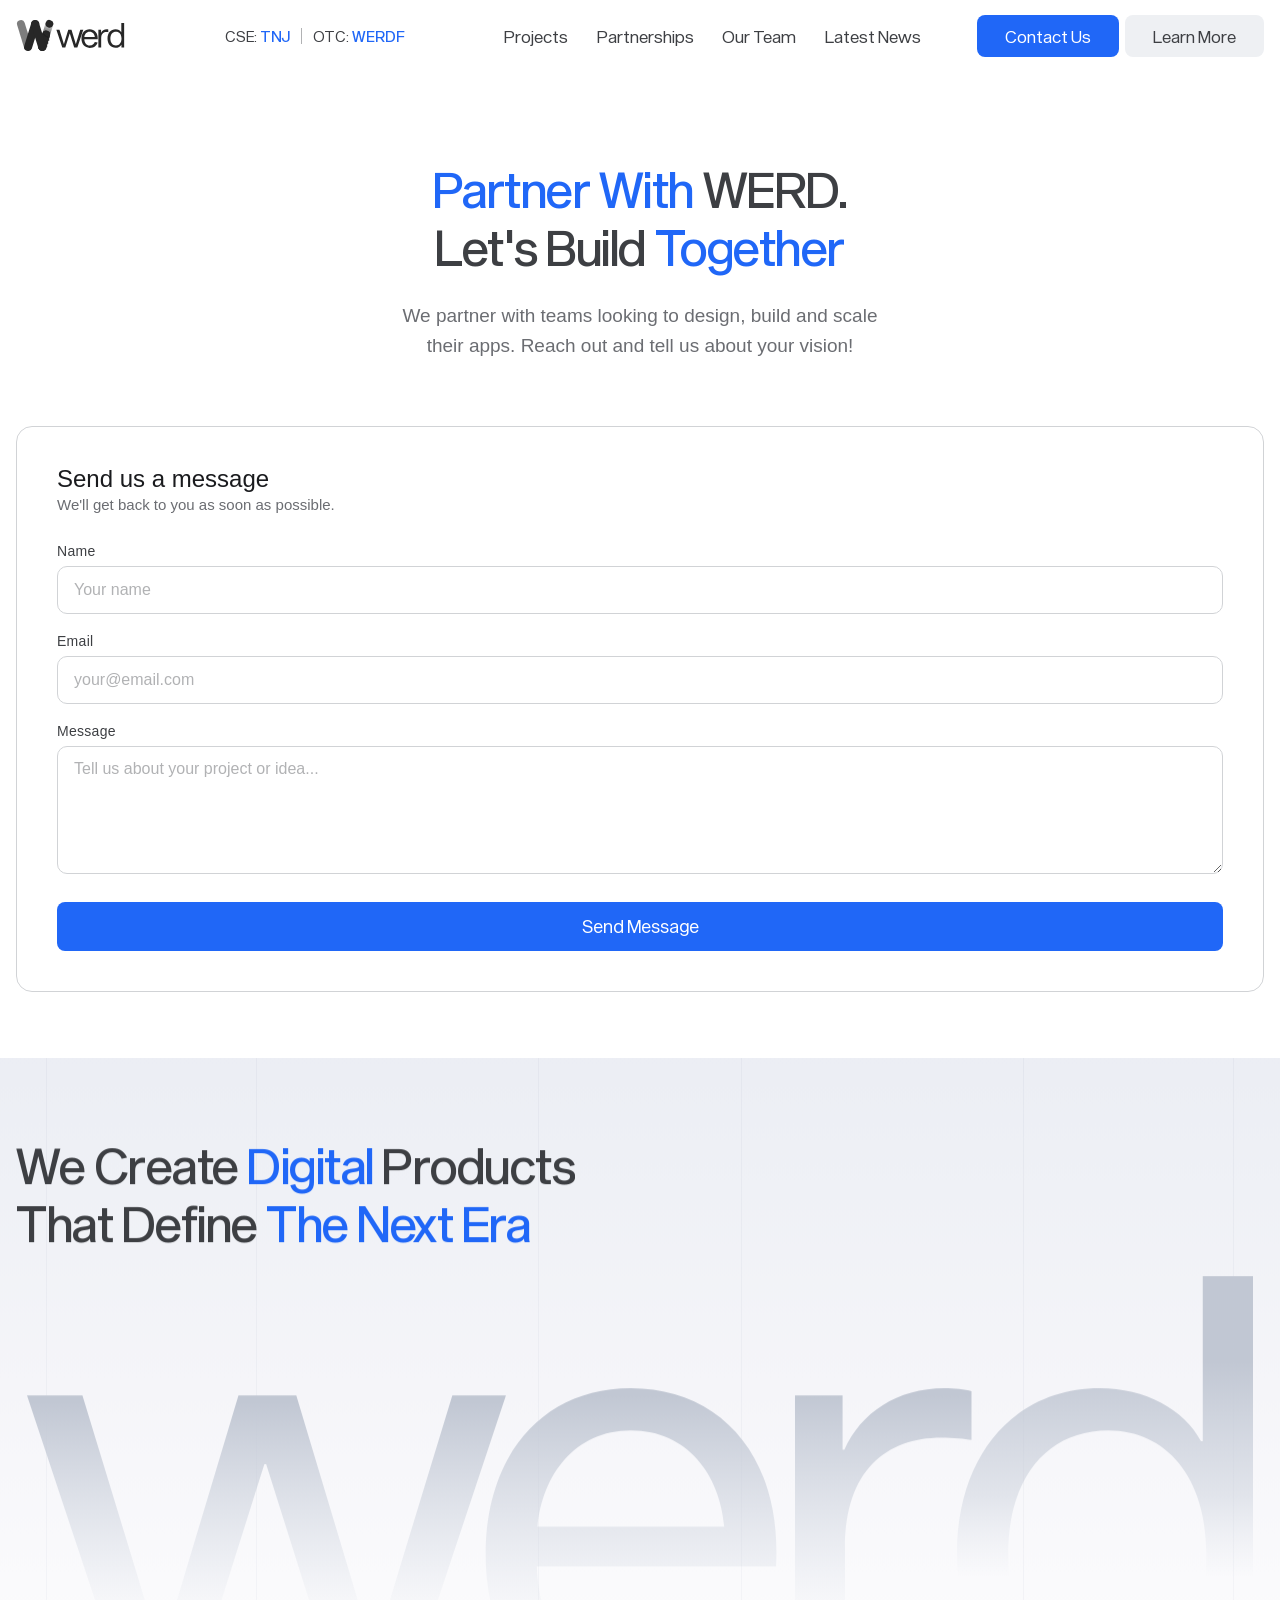
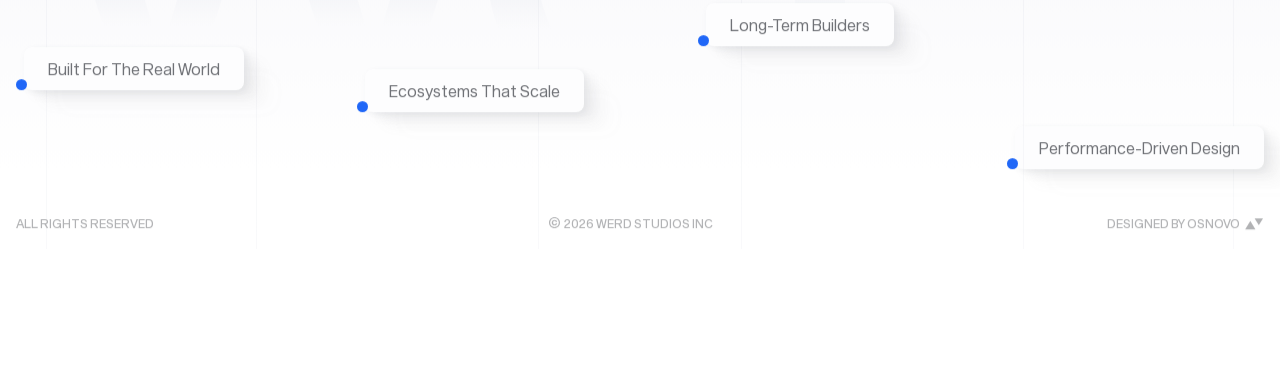
==== commit f54bc16a: "Commented out the "Scroll Ended" subtitle in the footer across `our-team.html`, `contact.html`, `ind" ====
--- a/contact.html
+++ b/contact.html
@@ -360,7 +360,7 @@
 									<span class="blue">Era</span>
 								</span>
 							</h2>
-							<h3 class="footer__header-sub-title header-sub-title">Scroll Ended</h3>
+							<!-- <h3 class="footer__header-sub-title header-sub-title">Scroll Ended</h3> -->
 						</div>
 						<ul class="footer__menu">
 							<li class="footer__menu-item">
--- a/css/main.min.css
+++ b/css/main.min.css
@@ -1 +1 @@
-@import"https://fonts.googleapis.com/css?family=Geist+Mono:100,200,300,regular,500,600,700,800,900&display=swap";*{padding:0;margin:0;border:0rem}*,*:before,*:after{box-sizing:border-box}*:before,*:after{display:inline-block}html,body{height:100%}body{line-height:1;scrollbar-gutter:stable;-ms-text-size-adjust:100%;-moz-text-size-adjust:100%;-webkit-text-size-adjust:100%;-webkit-font-smoothing:antialiased;-moz-osx-font-smoothing:grayscale}input,button,textarea{font-family:inherit;font-size:inherit;line-height:inherit;color:inherit;background-color:transparent}input,textarea{width:100%}label{display:inline-block}button,select,option{cursor:pointer}a{display:inline-block;color:inherit;text-decoration:none}ul li{list-style:none}img{max-width:100%;height:auto;vertical-align:middle}h1,h2,h3,h4,h5,h6{font-weight:inherit;font-size:inherit}address{font-style:normal}@font-face{font-family:SequelSansRoman;font-display:swap;src:url(../assets/fonts/SequelSansRoman.woff2) format("woff2");font-weight:400;font-style:normal}@font-face{font-family:SequelSansBookObl;font-display:swap;src:url(../assets/fonts/SequelSansBookObl.woff2) format("woff2");font-weight:400;font-style:normal}@font-face{font-family:SequelSansBook;font-display:swap;src:url(../assets/fonts/SequelSansBook.woff2) format("woff2");font-weight:400;font-style:normal}:root{--white: #fff;--black: #3d3f43;--blue: #2067f7;--blue-hover: #0552ee;--grey: #b1b2b4;--grey-accent: #6f7176;--grey-light: #eef0f3;--grey-light-hover: #e6e8ed;--yellow: #edd925}html,body{height:auto;min-height:100%}body{min-width:20rem;color:#000;font-family:SequelSansBook;font-size:1rem}[data-fls-scrolllock] body{overflow:hidden;touch-action:none;overscroll-behavior:none}.wrapper{min-height:100%;display:flex;flex-direction:column;overflow:clip}.wrapper>main{flex:1 1 auto}.wrapper>*{min-width:0}[class*=__container]{width:100%;margin:0 auto}*::selection{background-color:var(--black)!important;color:var(--white)!important}button,a,*{outline:none!important;-webkit-tap-highlight-color:transparent!important}.button{position:relative;z-index:2;flex-shrink:0;display:inline-flex;align-items:center;justify-content:center;overflow:hidden;transition:background-color .3s ease 0s}.button span{font-style:normal;font-family:SequelSansBook;font-weight:400;line-height:1.2;text-transform:capitalize;text-wrap:nowrap;white-space:nowrap}.button.blue{background-color:var(--blue)}.button.blue span{color:var(--white)}.button.grey{background-color:var(--grey-light)}.button.grey span{color:var(--black)}[data-split-text]{position:relative}[data-split-text] span{transition:color .3s ease}[data-split-text] span:nth-child(1){transition-delay:25ms}[data-split-text] span:nth-child(2){transition-delay:.05s}[data-split-text] span:nth-child(3){transition-delay:75ms}[data-split-text] span:nth-child(4){transition-delay:.1s}[data-split-text] span:nth-child(5){transition-delay:.125s}[data-split-text] span:nth-child(6){transition-delay:.15s}[data-split-text] span:nth-child(7){transition-delay:.175s}[data-split-text] span:nth-child(8){transition-delay:.2s}[data-split-text] span:nth-child(9){transition-delay:.225s}[data-split-text] span:nth-child(10){transition-delay:.25s}[data-split-text] span:nth-child(11){transition-delay:.275s}[data-split-text] span:nth-child(12){transition-delay:.3s}[data-split-text] span:nth-child(13){transition-delay:.325s}[data-split-text] span:nth-child(14){transition-delay:.35s}[data-split-text] span:nth-child(15){transition-delay:.375s}[data-split-text] span:nth-child(16){transition-delay:.4s}[data-split-text] span:nth-child(17){transition-delay:.425s}[data-split-text] span:nth-child(18){transition-delay:.45s}[data-split-text] span:nth-child(19){transition-delay:.475s}[data-split-text] span:nth-child(20){transition-delay:.5s}[data-split-text] span:nth-child(21){transition-delay:.525s}[data-split-text] span:nth-child(22){transition-delay:.55s}[data-split-text] span:nth-child(23){transition-delay:.575s}[data-split-text] span:nth-child(24){transition-delay:.6s}[data-split-text] span:nth-child(25){transition-delay:.625s}[data-split-text] span:nth-child(26){transition-delay:.65s}[data-split-text] span:nth-child(27){transition-delay:.675s}[data-split-text] span:nth-child(28){transition-delay:.7s}[data-split-text] span:nth-child(29){transition-delay:.725s}[data-split-text] span:nth-child(30){transition-delay:.75s}.header-title{display:flex;flex-direction:column;color:var(--black);font-style:normal;line-height:118%;letter-spacing:-.01em;font-family:SequelSansRoman;font-weight:400}.header-title.animate.--watcher-view .header-title__row>span>span{animation:fromBottom100 .45s ease-out forwards;animation-delay:calc((var(--i) - 1) * 75ms)}.header-title__row{font-size:inherit}.header-title__row>span{overflow:hidden;display:inline-flex;vertical-align:bottom;font-size:inherit}.header-title__row>span>span{font-size:inherit;vertical-align:bottom;transform:translateY(100%);will-change:transform}.header-text{color:var(--grey);font-style:normal;font-family:SequelSansBook;font-weight:400;line-height:130%}.header-text span{color:#6f7176}.blue{color:var(--blue)}.yellow{color:var(--yellow)}#cursorDecor{pointer-events:none;-webkit-user-select:none;user-select:none;position:fixed;top:0;left:0;z-index:8;aspect-ratio:1;background-color:#fafafc80;-webkit-backdrop-filter:blur(0.25rem);backdrop-filter:blur(0.25rem);border-radius:50%;display:inline-flex;align-items:center;justify-content:center;will-change:transform;transition:opacity .1s ease 0s,visibility .1s ease 0s}#cursorDecor.hidden{opacity:0;visibility:hidden}#cursorDecor svg{height:auto}.ascii{white-space:pre;font-family:Geist Mono;font-style:normal;font-weight:400;line-height:110%;color:#c8cbd7;font-size:.42187vw}.ascii.footer-ascii{font-size:.59167vw}.ascii.projects-ascii{font-size:.27448vw}.ascii.team-ascii{font-size:.63542vw}.ascii__row{display:block;opacity:0;color:#c8cbd7}.--watcher-view .ascii__row{animation:rowFromOpacity .6s ease-out forwards,rowsColorChange 2.4s ease infinite;animation-delay:calc(var(--i) * 40ms),calc(var(--i) * 40ms + .6s)}@keyframes rowsTranslate{0%{transform:translate(0)}50%{transform:translate(-0.0625rem)}to{transform:translate(0)}}@keyframes rowsColorChange{0%{color:#c8cbd7}15%{color:#2067f7}30%{color:#c8cbd7}to{color:#c8cbd7}}@keyframes rowFromOpacity{0%{opacity:0}to{opacity:1}}@keyframes fromBottom100{0%{transform:translateY(100%)}to{transform:translateY(0)}}@keyframes fromBottom10{0%{transform:translateY(10%)}to{transform:translateY(0)}}@keyframes fromOpacity{0%{opacity:0;visibility:hidden}to{opacity:1;visibility:visible}}@keyframes fromBottomOpacity{0%{opacity:0;visibility:hidden;transform:translateY(max(1.04167vw,1.25rem))}60%{opacity:1;visibility:visible}to{opacity:1;visibility:visible;transform:translateY(0)}}.menu__list{display:flex}.menu__link{color:var(--black);font-style:normal;line-height:120%}.menu__link.active{color:var(--grey);pointer-events:none;-webkit-user-select:none;user-select:none}.menu__link.--navigator-active{color:var(--grey)}.menu__mobile-bottom{width:100%;display:flex;align-items:center;justify-content:space-between;column-gap:1.25rem}.menu__mobile-bottom-link{color:var(--grey);font-size:0.75rem;font-family:SequelSansRoman;font-weight:400;line-height:1.2;text-transform:uppercase}.menu__mobile-bottom-icon-link{flex-shrink:0;width:1.25rem;height:1rem}.menu__mobile-bottom-icon-link svg{pointer-events:none;-webkit-user-select:none;user-select:none;width:100%;height:100%}.icon-menu{display:none}.header{position:fixed;z-index:10;top:0;left:0;width:100%;background-color:transparent;transition:background-color .3s ease 0s,padding-top .3s ease 0s,padding-bottom .3s ease 0s}.header.--header-scroll{background-color:var(--white)}.header__container{display:flex;align-items:center;justify-content:space-between;column-gap:1.25rem}.header__logo{position:relative;z-index:2;flex-shrink:0}.header__logo img{pointer-events:none;-webkit-user-select:none;user-select:none;width:100%}.header__stock-tickers{display:flex;align-items:center;column-gap:0.875rem}.header__stock-ticker{color:var(--black);font-style:normal;font-family:SequelSansBook;font-weight:400;line-height:120%}.header__stock-ticker span{font-family:SequelSansRoman;font-weight:400}.header__stock-tickers-border{display:block;flex-shrink:0;width:0.0625rem;background-color:var(--grey)}.header__main{display:flex;align-items:center}.footer{position:relative;z-index:2;width:100%;will-change:transform;background:linear-gradient(0deg,#fff 10.23%,#f5f5f9 59.65%,#eff1f6,#eaecf3 109.08%)}.footer:before{content:"";position:absolute;pointer-events:none;-webkit-user-select:none;user-select:none;z-index:2;top:0;left:20%;width:max(.05208vw,0.0625rem);height:100%;background:linear-gradient(to bottom,#c4c9d733,#c4c9d71a)}.footer:after{content:"";position:absolute;pointer-events:none;-webkit-user-select:none;user-select:none;z-index:2;top:0;right:20%;width:max(.05208vw,0.0625rem);height:100%;background:linear-gradient(to bottom,#c4c9d733,#c4c9d71a)}.footer__lines{pointer-events:none;-webkit-user-select:none;user-select:none;position:absolute;z-index:2;top:0;left:0;width:100%;height:100%}.footer__lines span{position:absolute;z-index:2;top:0;width:max(.05208vw,0.0625rem);height:100%;background:linear-gradient(to bottom,#c4c9d733,#c4c9d71a)}.footer__lines span:nth-child(1){left:3.6%}.footer__lines span:nth-child(2){right:3.6%}.footer__lines span:nth-child(3){left:42%}.footer__lines span:nth-child(4){right:42%}.footer__bg{pointer-events:none;-webkit-user-select:none;user-select:none;position:absolute;z-index:1;top:0;left:0;width:100%;height:100%}.footer__werd{position:absolute;z-index:2}.footer__bg-bg{position:absolute;z-index:1;left:0;bottom:0;width:100%;height:100%}.footer__bg-bg video{position:absolute;z-index:1;top:0;left:0;width:100%;height:100%;object-fit:cover}.footer__container{position:relative;z-index:2;display:flex;flex-direction:column}.footer__main{display:flex;flex-direction:column}.footer__header{display:flex;align-items:flex-start;justify-content:space-between;column-gap:1.25rem}.footer__menu-link{color:var(--black);font-size:1.25rem;font-style:normal;font-family:SequelSansRoman;font-weight:400;line-height:120%}.footer__items{display:flex;align-items:flex-start;justify-content:space-between;column-gap:1.25rem}.footer__item{display:flex;align-items:flex-end}.footer__item-circle{position:relative;z-index:2;flex-shrink:0;aspect-ratio:1;border-radius:50%;background-color:var(--blue)}.footer__item-card{background-color:#fdfdfe;box-shadow:max(2.8125vw,3.375rem) max(1.97917vw,2.375rem) max(.9375vw,1.125rem) 0 #81869200,max(1.77083vw,2.125rem) max(1.25vw,1.5rem) max(.88542vw,1.0625rem) 0 #81869203,max(.98958vw,1.1875rem) max(.72917vw,0.875rem) max(.72917vw,0.875rem) 0 #8186920d,max(.46875vw,0.5625rem) max(.3125vw,0.375rem) max(.57292vw,0.6875rem) 0 #81869217,max(.10417vw,0.125rem) max(.10417vw,0.125rem) max(.3125vw,0.375rem) 0 #8186921a;color:var(--grey-accent);font-style:normal;font-family:SequelSansBook;font-weight:400;line-height:normal;text-transform:capitalize}.footer__bottom-text{display:inline-flex;align-items:center;column-gap:0.25rem}.footer__bottom-text svg{width:0.6875rem;height:auto}.footer__bottom-text span{color:var(--grey);font-style:normal;font-family:SequelSansRoman;font-weight:400;line-height:normal;text-transform:uppercase}.footer__bottom-link{display:inline-flex;align-items:center;column-gap:0.25rem}.footer__bottom-link span{color:var(--grey);font-style:normal;font-family:SequelSansRoman;font-weight:400;line-height:normal;text-transform:uppercase;transition:color .3s ease 0s}.footer__bottom-link svg{width:1.25rem;height:auto}.footer__bottom-link svg path{transition:fill .3s ease 0s}.footer__bottom-mobile-osnovo{display:flex;align-items:center;justify-content:space-between;column-gap:1.25rem}.footer__bottom-mobile-text-link{color:var(--grey);font-size:0.75rem;font-style:normal;font-family:SequelSansRoman;font-weight:400;line-height:normal;text-transform:uppercase}.footer__bottom-mobile-icon-link{flex-shrink:0;width:1.25rem}.footer__bottom-mobile-icon-link svg{pointer-events:none;-webkit-user-select:none;user-select:none;width:100%;height:auto}@media (max-width:120.06125em)and (not (max-width:64.06125em))and (max-width:112em){.header{padding-top:clamp(0.75rem,0.08184271596875rem + 1.042997575vw,1.25rem)}.header{padding-bottom:clamp(0.75rem,0.08184271596875rem + 1.042997575vw,1.25rem)}.header__logo{width:clamp(6.125rem,3.20181188235rem + 4.5631143908vw,8.3125rem)}}@media (max-width:120.06125em)and (not (max-width:47.99875em))and (max-width:112em){.button span{font-size:clamp(1.125rem,1.125rem + 0vw,1.125rem)}.button.small{padding-top:clamp(0.625rem,0.531254272375rem + .1953086854vw,0.75rem)}.button.small{padding-bottom:clamp(0.625rem,0.531254272375rem + .1953086854vw,0.75rem)}.button.small{padding-left:clamp(1.5rem,1.1250170895125rem + .7812347415vw,2rem)}.button.small{padding-right:clamp(1.5rem,1.1250170895125rem + .7812347415vw,2rem)}.button.small span{font-size:clamp(1rem,0.906254272375rem + .1953086854vw,1.125rem)}.header-title{font-size:clamp(1.75rem,-0.26553314388125rem + 4.1991367356vw,4.4375rem)}.header-text{font-size:clamp(0.875rem,0.59376281713125rem + .5859260561vw,1.25rem)}#cursorDecor{width:clamp(5rem,3.35944976660625rem + 3.4179019941vw,7.1875rem)}#cursorDecor svg{width:clamp(2.5rem,2.21876281713125rem + .5859260561vw,2.875rem)}.footer{padding-top:clamp(2.5rem,-1.06233764965625rem + 7.4217300443vw,7.25rem)}.footer{padding-bottom:clamp(0.75rem,2.0624743657375rem + -1.1718521123vw,1.5rem)}.footer__item:nth-child(1){margin-top:clamp(2rem,4.62494873146875rem + -2.3437042245vw,3.5rem)}.footer__item:nth-child(1){translate:clamp(.0.0625rem,-4.2185576336375rem + 8.7888907443vw,5.625rem)}.footer__item:nth-child(2){margin-top:clamp(2.75rem,0.68759399230625rem + 4.2967910783vw,5.5rem)}.footer__item:nth-child(3){translate:clamp(.0.0625rem,-5.3435063651125rem + 11.1325949688vw,7.125rem)}.footer__item:nth-child(4){margin-top:clamp(5.125rem,1.281425167475rem + 8.0076561005vw,10.25rem)}.footer__item:nth-child(4){translate:clamp(-4.75rem,3.56233775903125rem + -7.421730142vw,.0.0625rem)}.footer__item-circle{width:clamp(0.5rem,0.21876281713125rem + .5859260561vw,0.875rem)}.footer__item-card{padding-top:clamp(0.625rem,0.43750854475625rem + .3906173708vw,0.875rem)}.footer__item-card{padding-bottom:clamp(0.625rem,0.43750854475625rem + .3906173708vw,0.875rem)}.footer__item-card{padding-left:clamp(1.25rem,0.8750170895125rem + .7812347415vw,1.75rem)}.footer__item-card{padding-right:clamp(1.25rem,0.8750170895125rem + .7812347415vw,1.75rem)}.footer__item-card{margin-bottom:clamp(0.3125rem,.312628171.3125rem + .5859260561vw,0.6875rem)}.footer__item-card{font-size:clamp(0.75rem,0.3750170895125rem + .7812347415vw,1.25rem)}.footer__bottom{margin-top:clamp(2rem,0.6875598132875rem + 2.7343215953vw,3.75rem)}}@media (max-width:120.06125em)and (not (max-width:112em)){.button span{font-size:1.125rem}.button.small{padding-top:0.75rem}.button.small{padding-bottom:0.75rem}.button.small{padding-left:2rem}.button.small{padding-right:2rem}.button.small span{font-size:1.125rem}.header-title{font-size:4.4375rem}.header-text{font-size:1.25rem}#cursorDecor{width:7.1875rem}#cursorDecor svg{width:2.875rem}.header{padding-top:1.25rem}.header{padding-bottom:1.25rem}.header__logo{width:8.3125rem}.footer{padding-top:7.25rem}.footer{padding-bottom:0.75rem}.footer__item:nth-child(1){margin-top:2rem}.footer__item:nth-child(1){translate:5.625rem}.footer__item:nth-child(2){margin-top:5.5rem}.footer__item:nth-child(3){translate:7.125rem}.footer__item:nth-child(4){margin-top:10.25rem}.footer__item:nth-child(4){translate:-4.75rem}.footer__item-circle{width:0.875rem}.footer__item-card{padding-top:0.875rem}.footer__item-card{padding-bottom:0.875rem}.footer__item-card{padding-left:1.75rem}.footer__item-card{padding-right:1.75rem}.footer__item-card{margin-bottom:0.6875rem}.footer__item-card{font-size:1.25rem}.footer__bottom{margin-top:3.75rem}}@media (max-width:120.06125em)and (max-width:64.06125em){.header{padding-top:0.75rem}.header{padding-bottom:0.75rem}.header__logo{width:6.125rem}}@media (max-width:120.06125em)and (max-width:47.99875em){.button span{font-size:1.125rem}.button.small{padding-top:0.625rem}.button.small{padding-bottom:0.625rem}.button.small{padding-left:1.5rem}.button.small{padding-right:1.5rem}.button.small span{font-size:1rem}.header-title{font-size:1.75rem}.header-text{font-size:0.875rem}#cursorDecor{width:5rem}#cursorDecor svg{width:2.5rem}.footer{padding-top:2.5rem}.footer{padding-bottom:1.5rem}.footer__item-circle{width:0.5rem}.footer__item-card{padding-top:0.625rem}.footer__item-card{padding-bottom:0.625rem}.footer__item-card{padding-left:1.25rem}.footer__item-card{padding-right:1.25rem}.footer__item-card{margin-bottom:0.3125rem}.footer__item-card{font-size:0.75rem}}@media (max-width:120.06125em){[class*=__container]{max-width:112rem;padding-left:1rem;padding-right:1rem}.button{padding:0.875rem 2rem;border-radius:0.5rem}.header.--header-scroll{padding-top:0.75rem;padding-bottom:0.75rem}.footer__item-card{border-radius:0.5rem;margin-left:-0.1875rem}.footer__bottom-text span{font-size:0.75rem}.footer__bottom-link span{font-size:0.75rem}}@media not (max-width:112em){.header__stock-tickers{column-gap:0.875rem}.header__stock-ticker{font-size:1.125rem}.header__stock-tickers-border{height:1rem}}@media (max-width:64.06125em)and (any-hover:none){.icon-menu{cursor:default}}@media (max-width:64.06125em){.menu__body{position:fixed;width:100%;height:100svh;left:-100%;top:0;overflow:auto;padding:8rem 1rem 1rem;transition:left .3s;display:flex;flex-direction:column;background:url(../assets/img/mob-menu-bg.webp) bottom/cover no-repeat,var(--white)}[data-fls-menu-open] .menu__body{left:0}.menu__list{flex-shrink:0;flex-direction:column;align-items:flex-start;row-gap:0.625rem}.menu__link{font-family:SequelSansRoman;font-weight:400;font-size:1.5rem}.menu__mobile{display:flex;flex-direction:column;align-items:flex-start;justify-content:space-between;flex:1 1 auto;margin-top:4.5rem;row-gap:2.25rem}.menu__mobile-contact{display:inline-flex;align-items:flex-start;column-gap:0.25rem}.menu__mobile-contact span{pointer-events:none;-webkit-user-select:none;user-select:none;font-family:SequelSansRoman;font-weight:400;font-size:1.5rem;color:var(--black);font-style:normal;line-height:120%}.menu__mobile-contact svg{pointer-events:none;-webkit-user-select:none;user-select:none;flex-shrink:0;width:0.5625rem;height:auto;margin-top:0.25rem}.icon-menu{display:block;position:relative;width:2.5rem;height:2.5rem;z-index:5;border-radius:0.5rem;background-color:var(--grey-light);display:inline-flex;align-items:center;justify-content:center;padding:0.875rem 0.75rem}.icon-menu__body{position:relative;width:100%;height:100%}.icon-menu__body span{position:absolute;z-index:1;height:0.125rem;border-radius:0.125rem;background-color:var(--black);transition:all .3s ease 0s}.icon-menu__body span:nth-child(1){top:0;left:0;width:100%}[data-fls-menu-open] .icon-menu__body span:nth-child(1){top:calc(50% - 0.0625rem);transform:rotate(45deg)}.icon-menu__body span:nth-child(2){top:50%;transform:translateY(-50%);left:0;width:100%}[data-fls-menu-open] .icon-menu__body span:nth-child(2){width:0}.icon-menu__body span:nth-child(3){bottom:0;left:0;width:calc(100% - 0.25rem)}[data-fls-menu-open] .icon-menu__body span:nth-child(3){width:100%;bottom:calc(50% - 0.0625rem);transform:rotate(-45deg)}.header__buttons{display:none}}@media (not (max-width:47.99875em))and (max-width:112em){.header__stock-tickers{column-gap:clamp(0.5rem,0.21876281713125rem + .5859260561vw,0.875rem)}.header__stock-ticker{font-size:clamp(0.75rem,0.46876281713125rem + .5859260561vw,1.125rem)}.header__stock-tickers-border{height:clamp(0.75rem,0.56250854475625rem + .3906173708vw,1rem)}}@media (max-width:47.99875em){.header-sub-title{display:none}.ascii{font-size:.85417vw}.ascii.footer-ascii{font-size:1.16667vw}.ascii.projects-ascii{font-size:.85417vw}.ascii.team-ascii{font-size:.85417vw}.header__stock-tickers{column-gap:0.5rem}.header__stock-ticker{font-size:0.75rem}.header__stock-tickers-border{height:0.75rem}.footer__lines span:nth-child(1){display:none}.footer__lines span:nth-child(2){display:none}.footer__werd{bottom:31%;left:0;width:100%}.footer__werd-pc{display:none}.footer__werd-mob{display:block;width:100%}.footer__werd-mob svg{width:100%;height:auto}.footer__bg-bg-mobile{pointer-events:none;-webkit-user-select:none;user-select:none;display:block;width:100%}.footer__bg-bg-mobile img{width:100%}.footer__header{margin-bottom:4rem}.footer__menu{display:flex;flex-direction:column;align-items:flex-start;row-gap:0.625rem;margin-bottom:12rem}.footer__items{flex-direction:column;width:100%}.footer__item:nth-child(2){align-self:flex-end;margin-top:-0.875rem;margin-bottom:2.625rem}.footer__item:nth-child(3){display:none}.footer__item:nth-child(4){margin-left:5.5rem}.footer__bottom{margin-top:4rem}.footer__bottom-pc{display:none}.footer__bottom-mobile{display:flex;flex-direction:column;width:100%;row-gap:0.625rem}}@media (min-width:47.99875em)and (max-width:120.06125em)and (not (max-width:47.99875em))and (max-width:112em){.header-sub-title{font-size:clamp(1rem,1rem + 0vw,1rem)}.footer__main{row-gap:clamp(11.25rem,-4.686773695825rem + 33.2024765141vw,32.5rem)}}@media (min-width:47.99875em)and (max-width:120.06125em)and (not (max-width:112em)){.header-sub-title{font-size:1rem}.footer__main{row-gap:32.5rem}}@media (min-width:47.99875em)and (max-width:120.06125em)and (max-width:47.99875em){.header-sub-title{font-size:1rem}.footer__main{row-gap:11.25rem}}@media (min-width:47.99875em)and (max-width:120.06125em){.header-sub-title{color:var(--black);font-style:normal;font-family:SequelSansRoman;font-weight:400;line-height:110%;text-transform:capitalize}}@media (min-width:47.99875em)and (any-hover:hover){.button.blue:hover{background-color:var(--blue-hover)}.button.grey:hover{background-color:var(--grey-light-hover)}.footer__bottom-link:hover span{color:var(--black)}.footer__bottom-link:hover svg path{fill:var(--black)}}@media (min-width:47.99875em){.header__stock-tickers-border{width:max(.05208vw,0.0625rem);height:max(.83333vw,1rem)}.footer__werd{bottom:20%;left:max(2.08333vw,1.25rem);width:calc(100% - max(4.16667vw,2.5rem));height:auto}.footer__werd-pc{display:block;width:100%}.footer__werd-pc svg{width:100%;height:auto}.footer__werd-mob{display:none}.footer__bg-bg-mobile{display:none}.footer__menu{display:none}.footer__bottom-pc{display:flex;align-items:center;justify-content:space-between;column-gap:1.25rem}.footer__bottom-mobile{display:none}}@media (min-width:64.06125em)and (max-width:120.06125em)and (not (max-width:64.06125em))and (max-width:112em){.menu__list{column-gap:clamp(1.5rem,0.3307247529375rem + 1.8252457563vw,2.375rem)}.header__main{column-gap:clamp(2rem,-4.01341555630625rem + 9.3869781753vw,6.5rem)}.header__buttons{column-gap:clamp(0.375rem,0.375rem + 0vw,0.375rem)}}@media (min-width:64.06125em)and (max-width:120.06125em)and (not (max-width:47.99875em))and (max-width:112em){.menu__link{font-size:clamp(1rem,0.906254272375rem + .1953086854vw,1.125rem)}}@media (min-width:64.06125em)and (max-width:120.06125em)and (not (max-width:112em)){.menu__list{column-gap:2.375rem}.menu__link{font-size:1.125rem}.header__main{column-gap:6.5rem}.header__buttons{column-gap:0.375rem}}@media (min-width:64.06125em)and (max-width:120.06125em)and (max-width:64.06125em){.menu__list{column-gap:1.5rem}.header__main{column-gap:2rem}.header__buttons{column-gap:0.375rem}}@media (min-width:64.06125em)and (max-width:120.06125em)and (max-width:47.99875em){.menu__link{font-size:1rem}}@media (min-width:64.06125em)and (max-width:120.06125em)and (any-hover:hover){.menu__link:hover{color:var(--grey)}}@media (min-width:64.06125em)and (max-width:120.06125em){.menu__list{align-items:center}.menu__link{font-family:SequelSansBook;font-weight:400}.header__main{justify-content:flex-end}.header__buttons{display:flex;align-items:center}}@media (min-width:64.06125em){.menu__mobile{display:none}.menu__mobile-contact{display:none}.footer__werd{bottom:16%}}@media (min-width:120.06125em){[class*=__container]{max-width:max(93.33333vw,112rem);padding-left:max(.83333vw,1rem);padding-right:max(.83333vw,1rem)}.button{padding:max(.72917vw,0.875rem) max(1.66667vw,2rem);border-radius:max(.41667vw,0.5rem)}.button span{font-size:max(.9375vw,1.125rem)}.button.small{padding:max(.625vw,0.75rem) max(1.66667vw,2rem)}.button.small span{font-size:max(.9375vw,1.125rem)}.header-sub-title{font-size:max(.83333vw,1rem)}.header-title{font-size:max(3.69792vw,4.4375rem)}.header-text{font-size:max(1.04167vw,1.25rem)}#cursorDecor{width:max(5.98958vw,7.1875rem)}#cursorDecor svg{width:max(2.39583vw,2.875rem)}.menu__list{column-gap:max(1.97917vw,2.375rem)}.menu__link{font-family:SequelSansBook;font-weight:400;font-size:max(.9375vw,1.125rem)}.header{padding-top:max(1.04167vw,1.25rem);padding-bottom:max(1.04167vw,1.25rem)}.header.--header-scroll{padding-top:max(.625vw,0.75rem);padding-bottom:max(.625vw,0.75rem)}.header__logo{width:max(6.92708vw,8.3125rem)}.header__stock-tickers{column-gap:max(.72917vw,0.875rem)}.header__stock-ticker{font-size:max(.9375vw,1.125rem)}.header__main{justify-content:flex-end;column-gap:max(5.41667vw,6.5rem)}.header__buttons{display:flex;align-items:center;column-gap:max(.3125vw,0.375rem)}.footer{padding-top:max(6.04167vw,7.25rem);padding-bottom:max(.625vw,0.75rem)}.footer__main{row-gap:max(27.08333vw,32.5rem)}.footer__item:nth-child(1){margin-top:max(1.66667vw,2rem);translate:max(4.6875vw,5.625rem)}.footer__item:nth-child(2){margin-top:max(4.58333vw,5.5rem)}.footer__item:nth-child(3){translate:max(5.9375vw,7.125rem)}.footer__item:nth-child(4){margin-top:max(8.54167vw,10.25rem);translate:min(-3.95833vw,-4.75rem)}.footer__item-circle{width:max(.72917vw,0.875rem)}.footer__item-card{padding:max(.72917vw,0.875rem) max(1.45833vw,1.75rem);margin-bottom:max(.57292vw,0.6875rem)}.footer__bottom{margin-top:max(3.125vw,3.75rem)}.footer__bottom-text{column-gap:max(.20833vw,0.25rem)}.footer__bottom-text svg{width:max(.57292vw,0.6875rem)}.footer__bottom-text span{font-size:max(.625vw,0.75rem)}.footer__bottom-link{column-gap:max(.20833vw,0.25rem)}.footer__bottom-link span{font-size:max(.625vw,0.75rem)}.footer__bottom-link svg{width:max(1.04167vw,1.25rem)}}
+@import"https://fonts.googleapis.com/css?family=Geist+Mono:100,200,300,regular,500,600,700,800,900&display=swap";*{padding:0;margin:0;border:0rem}*,*:before,*:after{box-sizing:border-box}*:before,*:after{display:inline-block}html,body{height:100%}body{line-height:1;scrollbar-gutter:stable;-ms-text-size-adjust:100%;-moz-text-size-adjust:100%;-webkit-text-size-adjust:100%;-webkit-font-smoothing:antialiased;-moz-osx-font-smoothing:grayscale}input,button,textarea{font-family:inherit;font-size:inherit;line-height:inherit;color:inherit;background-color:transparent}input,textarea{width:100%}label{display:inline-block}button,select,option{cursor:pointer}a{display:inline-block;color:inherit;text-decoration:none}ul li{list-style:none}img{max-width:100%;height:auto;vertical-align:middle}h1,h2,h3,h4,h5,h6{font-weight:inherit;font-size:inherit}address{font-style:normal}@font-face{font-family:SequelSansRoman;font-display:swap;src:url(../assets/fonts/SequelSansRoman.woff2) format("woff2");font-weight:400;font-style:normal}@font-face{font-family:SequelSansBookObl;font-display:swap;src:url(../assets/fonts/SequelSansBookObl.woff2) format("woff2");font-weight:400;font-style:normal}@font-face{font-family:SequelSansBook;font-display:swap;src:url(../assets/fonts/SequelSansBook.woff2) format("woff2");font-weight:400;font-style:normal}:root{--white: #fff;--black: #3d3f43;--blue: #2067f7;--blue-hover: #0552ee;--grey: #b1b2b4;--grey-accent: #6f7176;--grey-light: #eef0f3;--grey-light-hover: #e6e8ed;--yellow: #edd925}html,body{height:auto;min-height:100%}body{min-width:20rem;color:#000;font-family:SequelSansBook;font-size:1rem}[data-fls-scrolllock] body{overflow:hidden;touch-action:none;overscroll-behavior:none}.wrapper{min-height:100%;display:flex;flex-direction:column;overflow:clip}.wrapper>main{flex:1 1 auto}.wrapper>*{min-width:0}[class*=__container]{width:100%;margin:0 auto}*::selection{background-color:var(--black)!important;color:var(--white)!important}button,a,*{outline:none!important;-webkit-tap-highlight-color:transparent!important}.button{position:relative;z-index:2;flex-shrink:0;display:inline-flex;align-items:center;justify-content:center;overflow:hidden;transition:background-color .3s ease 0s}.button span{font-style:normal;font-family:SequelSansBook;font-weight:400;line-height:1.2;text-transform:capitalize;text-wrap:nowrap;white-space:nowrap}.button.blue{background-color:var(--blue)}.button.blue span{color:var(--white)}.button.grey{background-color:var(--grey-light)}.button.grey span{color:var(--black)}[data-split-text]{position:relative}[data-split-text] span{transition:color .3s ease}[data-split-text] span:nth-child(1){transition-delay:25ms}[data-split-text] span:nth-child(2){transition-delay:.05s}[data-split-text] span:nth-child(3){transition-delay:75ms}[data-split-text] span:nth-child(4){transition-delay:.1s}[data-split-text] span:nth-child(5){transition-delay:.125s}[data-split-text] span:nth-child(6){transition-delay:.15s}[data-split-text] span:nth-child(7){transition-delay:.175s}[data-split-text] span:nth-child(8){transition-delay:.2s}[data-split-text] span:nth-child(9){transition-delay:.225s}[data-split-text] span:nth-child(10){transition-delay:.25s}[data-split-text] span:nth-child(11){transition-delay:.275s}[data-split-text] span:nth-child(12){transition-delay:.3s}[data-split-text] span:nth-child(13){transition-delay:.325s}[data-split-text] span:nth-child(14){transition-delay:.35s}[data-split-text] span:nth-child(15){transition-delay:.375s}[data-split-text] span:nth-child(16){transition-delay:.4s}[data-split-text] span:nth-child(17){transition-delay:.425s}[data-split-text] span:nth-child(18){transition-delay:.45s}[data-split-text] span:nth-child(19){transition-delay:.475s}[data-split-text] span:nth-child(20){transition-delay:.5s}[data-split-text] span:nth-child(21){transition-delay:.525s}[data-split-text] span:nth-child(22){transition-delay:.55s}[data-split-text] span:nth-child(23){transition-delay:.575s}[data-split-text] span:nth-child(24){transition-delay:.6s}[data-split-text] span:nth-child(25){transition-delay:.625s}[data-split-text] span:nth-child(26){transition-delay:.65s}[data-split-text] span:nth-child(27){transition-delay:.675s}[data-split-text] span:nth-child(28){transition-delay:.7s}[data-split-text] span:nth-child(29){transition-delay:.725s}[data-split-text] span:nth-child(30){transition-delay:.75s}.header-title{display:flex;flex-direction:column;color:var(--black);font-style:normal;line-height:118%;letter-spacing:-.01em;font-family:SequelSansRoman;font-weight:400}.header-title.animate.--watcher-view .header-title__row>span>span{animation:fromBottom100 .45s ease-out forwards;animation-delay:calc((var(--i) - 1) * 75ms)}.header-title__row{font-size:inherit}.header-title__row>span{overflow:hidden;display:inline-flex;vertical-align:bottom;font-size:inherit}.header-title__row>span>span{font-size:inherit;vertical-align:bottom;transform:translateY(100%);will-change:transform}.header-text{color:var(--grey);font-style:normal;font-family:SequelSansBook;font-weight:400;line-height:130%}.header-text span{color:#6f7176}.blue{color:var(--blue)}.yellow{color:var(--yellow)}#cursorDecor{pointer-events:none;-webkit-user-select:none;user-select:none;position:fixed;top:0;left:0;z-index:8;aspect-ratio:1;background-color:#fafafc80;-webkit-backdrop-filter:blur(0.25rem);backdrop-filter:blur(0.25rem);border-radius:50%;display:inline-flex;align-items:center;justify-content:center;will-change:transform;transition:opacity .1s ease 0s,visibility .1s ease 0s}#cursorDecor.hidden{opacity:0;visibility:hidden}#cursorDecor svg{height:auto}.ascii{white-space:pre;font-family:Geist Mono;font-style:normal;font-weight:400;line-height:110%;color:#c8cbd7;font-size:.42187vw}.ascii.footer-ascii{font-size:.59167vw}.ascii.projects-ascii{font-size:.27448vw}.ascii.team-ascii{font-size:.63542vw}.ascii__row{display:block;opacity:0;color:#c8cbd7}.--watcher-view .ascii__row{animation:rowFromOpacity .6s ease-out forwards,rowsColorChange 2.4s ease infinite;animation-delay:calc(var(--i) * 40ms),calc(var(--i) * 40ms + .6s)}@keyframes rowsTranslate{0%{transform:translate(0)}50%{transform:translate(-0.0625rem)}to{transform:translate(0)}}@keyframes rowsColorChange{0%{color:#c8cbd7}15%{color:#2067f7}30%{color:#c8cbd7}to{color:#c8cbd7}}@keyframes rowFromOpacity{0%{opacity:0}to{opacity:1}}@keyframes fromBottom100{0%{transform:translateY(100%)}to{transform:translateY(0)}}@keyframes fromBottom10{0%{transform:translateY(10%)}to{transform:translateY(0)}}@keyframes fromOpacity{0%{opacity:0;visibility:hidden}to{opacity:1;visibility:visible}}@keyframes fromBottomOpacity{0%{opacity:0;visibility:hidden;transform:translateY(max(1.04167vw,1.25rem))}60%{opacity:1;visibility:visible}to{opacity:1;visibility:visible;transform:translateY(0)}}.menu__list{display:flex}.menu__link{color:var(--black);font-style:normal;line-height:120%}.menu__link.active{color:var(--grey);pointer-events:none;-webkit-user-select:none;user-select:none}.menu__link.--navigator-active{color:var(--grey)}.menu__mobile-bottom{width:100%;display:flex;align-items:center;justify-content:space-between;column-gap:1.25rem}.menu__mobile-bottom-link{color:var(--grey);font-size:0.75rem;font-family:SequelSansRoman;font-weight:400;line-height:1.2;text-transform:uppercase}.menu__mobile-bottom-icon-link{flex-shrink:0;width:1.25rem;height:1rem}.menu__mobile-bottom-icon-link svg{pointer-events:none;-webkit-user-select:none;user-select:none;width:100%;height:100%}.icon-menu{display:none}.header{position:fixed;z-index:10;top:0;left:0;width:100%;background-color:transparent;transition:background-color .3s ease 0s,padding-top .3s ease 0s,padding-bottom .3s ease 0s}.header.--header-scroll{background-color:var(--white)}.header__container{display:flex;align-items:center;justify-content:space-between;column-gap:1.25rem}.header__logo{position:relative;z-index:2;flex-shrink:0}.header__logo img{pointer-events:none;-webkit-user-select:none;user-select:none;width:100%}.header__stock-tickers{display:flex;align-items:center;column-gap:0.875rem}.header__stock-ticker{color:var(--black);font-style:normal;font-family:SequelSansBook;font-weight:400;line-height:120%}.header__stock-ticker span{font-family:SequelSansRoman;font-weight:400}.header__stock-tickers-border{display:block;flex-shrink:0;width:0.0625rem;background-color:var(--grey)}.header__main{display:flex;align-items:center}.footer{position:relative;z-index:2;width:100%;will-change:transform;background:linear-gradient(0deg,#fff 10.23%,#f5f5f9 59.65%,#eff1f6,#eaecf3 109.08%)}.footer:before{content:"";position:absolute;pointer-events:none;-webkit-user-select:none;user-select:none;z-index:2;top:0;left:20%;width:max(.05208vw,0.0625rem);height:100%;background:linear-gradient(to bottom,#c4c9d733,#c4c9d71a)}.footer:after{content:"";position:absolute;pointer-events:none;-webkit-user-select:none;user-select:none;z-index:2;top:0;right:20%;width:max(.05208vw,0.0625rem);height:100%;background:linear-gradient(to bottom,#c4c9d733,#c4c9d71a)}.footer__lines{pointer-events:none;-webkit-user-select:none;user-select:none;position:absolute;z-index:2;top:0;left:0;width:100%;height:100%}.footer__lines span{position:absolute;z-index:2;top:0;width:max(.05208vw,0.0625rem);height:100%;background:linear-gradient(to bottom,#c4c9d733,#c4c9d71a)}.footer__lines span:nth-child(1){left:3.6%}.footer__lines span:nth-child(2){right:3.6%}.footer__lines span:nth-child(3){left:42%}.footer__lines span:nth-child(4){right:42%}.footer__bg{pointer-events:none;-webkit-user-select:none;user-select:none;position:absolute;z-index:1;top:0;left:0;width:100%;height:100%}.footer__werd{position:absolute;z-index:2}.footer__bg-bg{position:absolute;z-index:1;left:0;bottom:0;width:100%;height:100%}.footer__bg-bg video{position:absolute;z-index:1;top:0;left:0;width:100%;height:100%;object-fit:cover}.footer__container{position:relative;z-index:2;display:flex;flex-direction:column}.footer__main{display:flex;flex-direction:column}.footer__header{display:flex;align-items:flex-start;justify-content:space-between;column-gap:1.25rem}.footer__menu-link{color:var(--black);font-size:1.25rem;font-style:normal;font-family:SequelSansRoman;font-weight:400;line-height:120%}.footer__items{display:flex;align-items:flex-start;justify-content:space-between;column-gap:1.25rem}.footer__item{display:flex;align-items:flex-end}.footer__item-circle{position:relative;z-index:2;flex-shrink:0;aspect-ratio:1;border-radius:50%;background-color:var(--blue)}.footer__item-card{background-color:#fdfdfe;box-shadow:max(2.8125vw,3.375rem) max(1.97917vw,2.375rem) max(.9375vw,1.125rem) 0 #81869200,max(1.77083vw,2.125rem) max(1.25vw,1.5rem) max(.88542vw,1.0625rem) 0 #81869203,max(.98958vw,1.1875rem) max(.72917vw,0.875rem) max(.72917vw,0.875rem) 0 #8186920d,max(.46875vw,0.5625rem) max(.3125vw,0.375rem) max(.57292vw,0.6875rem) 0 #81869217,max(.10417vw,0.125rem) max(.10417vw,0.125rem) max(.3125vw,0.375rem) 0 #8186921a;color:var(--grey-accent);font-style:normal;font-family:SequelSansBook;font-weight:400;line-height:normal;text-transform:capitalize}.footer__bottom-text{display:inline-flex;align-items:center;column-gap:0.25rem}.footer__bottom-text svg{width:0.6875rem;height:auto}.footer__bottom-text span{color:var(--grey);font-style:normal;font-family:SequelSansRoman;font-weight:400;line-height:normal;text-transform:uppercase}.footer__bottom-link{display:inline-flex;align-items:center;column-gap:0.25rem}.footer__bottom-link span{color:var(--grey);font-style:normal;font-family:SequelSansRoman;font-weight:400;line-height:normal;text-transform:uppercase;transition:color .3s ease 0s}.footer__bottom-link svg{width:1.25rem;height:auto}.footer__bottom-link svg path{transition:fill .3s ease 0s}.footer__bottom-mobile-osnovo{display:flex;align-items:center;justify-content:space-between;column-gap:1.25rem}.footer__bottom-mobile-text-link{color:var(--grey);font-size:0.75rem;font-style:normal;font-family:SequelSansRoman;font-weight:400;line-height:normal;text-transform:uppercase}.footer__bottom-mobile-icon-link{flex-shrink:0;width:1.25rem}.footer__bottom-mobile-icon-link svg{pointer-events:none;-webkit-user-select:none;user-select:none;width:100%;height:auto}@media (max-width:120.06125em)and (not (max-width:64.06125em))and (max-width:112em){.header{padding-top:clamp(0.75rem,0.08184271596875rem + 1.042997575vw,1.25rem)}.header{padding-bottom:clamp(0.75rem,0.08184271596875rem + 1.042997575vw,1.25rem)}.header__logo{width:clamp(6.125rem,3.20181188235rem + 4.5631143908vw,8.3125rem)}}@media (max-width:120.06125em)and (not (max-width:47.99875em))and (max-width:112em){.button span{font-size:clamp(1.125rem,1.125rem + 0vw,1.125rem)}.button.small{padding-top:clamp(0.625rem,0.531254272375rem + .1953086854vw,0.75rem)}.button.small{padding-bottom:clamp(0.625rem,0.531254272375rem + .1953086854vw,0.75rem)}.button.small{padding-left:clamp(1.5rem,1.1250170895125rem + .7812347415vw,2rem)}.button.small{padding-right:clamp(1.5rem,1.1250170895125rem + .7812347415vw,2rem)}.button.small span{font-size:clamp(1rem,0.906254272375rem + .1953086854vw,1.125rem)}.header-title{font-size:clamp(1.75rem,-0.26553314388125rem + 4.1991367356vw,4.4375rem)}.header-text{font-size:clamp(0.875rem,0.59376281713125rem + .5859260561vw,1.25rem)}#cursorDecor{width:clamp(5rem,3.35944976660625rem + 3.4179019941vw,7.1875rem)}#cursorDecor svg{width:clamp(2.5rem,2.21876281713125rem + .5859260561vw,2.875rem)}.footer{padding-top:clamp(2.5rem,-1.06233764965625rem + 7.4217300443vw,7.25rem)}.footer{padding-bottom:clamp(0.75rem,2.0624743657375rem + -1.1718521123vw,1.5rem)}.footer__item:nth-child(1){margin-top:clamp(2rem,4.62494873146875rem + -2.3437042245vw,3.5rem)}.footer__item:nth-child(1){translate:clamp(.0.0625rem,-4.2185576336375rem + 8.7888907443vw,5.625rem)}.footer__item:nth-child(2){margin-top:clamp(2.75rem,0.68759399230625rem + 4.2967910783vw,5.5rem)}.footer__item:nth-child(3){translate:clamp(.0.0625rem,-5.3435063651125rem + 11.1325949688vw,7.125rem)}.footer__item:nth-child(4){margin-top:clamp(5.125rem,1.281425167475rem + 8.0076561005vw,10.25rem)}.footer__item:nth-child(4){translate:clamp(-4.75rem,3.56233775903125rem + -7.421730142vw,.0.0625rem)}.footer__item-circle{width:clamp(0.5rem,0.21876281713125rem + .5859260561vw,0.875rem)}.footer__item-card{padding-top:clamp(0.625rem,0.43750854475625rem + .3906173708vw,0.875rem)}.footer__item-card{padding-bottom:clamp(0.625rem,0.43750854475625rem + .3906173708vw,0.875rem)}.footer__item-card{padding-left:clamp(1.25rem,0.8750170895125rem + .7812347415vw,1.75rem)}.footer__item-card{padding-right:clamp(1.25rem,0.8750170895125rem + .7812347415vw,1.75rem)}.footer__item-card{margin-bottom:clamp(0.3125rem,.312628171.3125rem + .5859260561vw,0.6875rem)}.footer__item-card{font-size:clamp(0.75rem,0.3750170895125rem + .7812347415vw,1.25rem)}.footer__bottom{margin-top:clamp(2rem,0.6875598132875rem + 2.7343215953vw,3.75rem)}}@media (max-width:120.06125em)and (not (max-width:112em)){.button span{font-size:1.125rem}.button.small{padding-top:0.75rem}.button.small{padding-bottom:0.75rem}.button.small{padding-left:2rem}.button.small{padding-right:2rem}.button.small span{font-size:1.125rem}.header-title{font-size:4.4375rem}.header-text{font-size:1.25rem}#cursorDecor{width:7.1875rem}#cursorDecor svg{width:2.875rem}.header{padding-top:1.25rem}.header{padding-bottom:1.25rem}.header__logo{width:8.3125rem}.footer{padding-top:7.25rem}.footer{padding-bottom:0.75rem}.footer__item:nth-child(1){margin-top:2rem}.footer__item:nth-child(1){translate:5.625rem}.footer__item:nth-child(2){margin-top:5.5rem}.footer__item:nth-child(3){translate:7.125rem}.footer__item:nth-child(4){margin-top:10.25rem}.footer__item:nth-child(4){translate:-4.75rem}.footer__item-circle{width:0.875rem}.footer__item-card{padding-top:0.875rem}.footer__item-card{padding-bottom:0.875rem}.footer__item-card{padding-left:1.75rem}.footer__item-card{padding-right:1.75rem}.footer__item-card{margin-bottom:0.6875rem}.footer__item-card{font-size:1.25rem}.footer__bottom{margin-top:3.75rem}}@media (max-width:120.06125em)and (max-width:64.06125em){.header{padding-top:0.75rem}.header{padding-bottom:0.75rem}.header__logo{width:6.125rem}}@media (max-width:120.06125em)and (max-width:47.99875em){.button span{font-size:1.125rem}.button.small{padding-top:0.625rem}.button.small{padding-bottom:0.625rem}.button.small{padding-left:1.5rem}.button.small{padding-right:1.5rem}.button.small span{font-size:1rem}.header-title{font-size:1.75rem}.header-text{font-size:0.875rem}#cursorDecor{width:5rem}#cursorDecor svg{width:2.5rem}.footer{padding-top:2.5rem}.footer{padding-bottom:1.5rem}.footer__item-circle{width:0.5rem}.footer__item-card{padding-top:0.625rem}.footer__item-card{padding-bottom:0.625rem}.footer__item-card{padding-left:1.25rem}.footer__item-card{padding-right:1.25rem}.footer__item-card{margin-bottom:0.3125rem}.footer__item-card{font-size:0.75rem}}@media (max-width:120.06125em){[class*=__container]{max-width:112rem;padding-left:1rem;padding-right:1rem}.button{padding:0.875rem 2rem;border-radius:0.5rem}.header.--header-scroll{padding-top:0.75rem;padding-bottom:0.75rem}.footer__item-card{border-radius:0.5rem;margin-left:-0.1875rem}.footer__bottom-text span{font-size:0.75rem}.footer__bottom-link span{font-size:0.75rem}}@media not (max-width:112em){.header__stock-tickers{column-gap:0.875rem}.header__stock-ticker{font-size:1.125rem}.header__stock-tickers-border{height:1rem}}@media (max-width:64.06125em)and (any-hover:none){.icon-menu{cursor:default}}@media (max-width:64.06125em){.menu__body{position:fixed;width:100%;height:100svh;left:-100%;top:0;overflow:auto;padding:8rem 1rem 1rem;transition:left .3s;display:flex;flex-direction:column;background:url(../assets/img/mob-menu-bg.webp) bottom/cover no-repeat,var(--white)}[data-fls-menu-open] .menu__body{left:0}.menu__list{flex-shrink:0;flex-direction:column;align-items:flex-start;row-gap:0.625rem}.menu__link{font-family:SequelSansRoman;font-weight:400;font-size:1.5rem}.menu__mobile{display:flex;flex-direction:column;align-items:flex-start;justify-content:space-between;flex:1 1 auto;margin-top:4.5rem;row-gap:2.25rem}.menu__mobile-contact{display:inline-flex;align-items:flex-start;column-gap:0.25rem}.menu__mobile-contact span{pointer-events:none;-webkit-user-select:none;user-select:none;font-family:SequelSansRoman;font-weight:400;font-size:1.5rem;color:var(--black);font-style:normal;line-height:120%}.menu__mobile-contact svg{pointer-events:none;-webkit-user-select:none;user-select:none;flex-shrink:0;width:0.5625rem;height:auto;margin-top:0.25rem}.icon-menu{display:block;position:relative;width:2.5rem;height:2.5rem;z-index:5;border-radius:0.5rem;background-color:var(--grey-light);display:inline-flex;align-items:center;justify-content:center;padding:0.875rem 0.75rem}.icon-menu__body{position:relative;width:100%;height:100%}.icon-menu__body span{position:absolute;z-index:1;height:0.125rem;border-radius:0.125rem;background-color:var(--black);transition:all .3s ease 0s}.icon-menu__body span:nth-child(1){top:0;left:0;width:100%}[data-fls-menu-open] .icon-menu__body span:nth-child(1){top:calc(50% - 0.0625rem);transform:rotate(45deg)}.icon-menu__body span:nth-child(2){top:50%;transform:translateY(-50%);left:0;width:100%}[data-fls-menu-open] .icon-menu__body span:nth-child(2){width:0}.icon-menu__body span:nth-child(3){bottom:0;left:0;width:calc(100% - 0.25rem)}[data-fls-menu-open] .icon-menu__body span:nth-child(3){width:100%;bottom:calc(50% - 0.0625rem);transform:rotate(-45deg)}.header__buttons{display:none}}@media (not (max-width:47.99875em))and (max-width:112em){.header__stock-tickers{column-gap:clamp(0.5rem,0.21876281713125rem + .5859260561vw,0.875rem)}.header__stock-ticker{font-size:clamp(0.75rem,0.46876281713125rem + .5859260561vw,1.125rem)}.header__stock-tickers-border{height:clamp(0.75rem,0.56250854475625rem + .3906173708vw,1rem)}}@media (max-width:47.99875em){.header-sub-title{display:none}.ascii{font-size:.85417vw}.ascii.footer-ascii{font-size:1.16667vw}.ascii.projects-ascii{font-size:.85417vw}.ascii.team-ascii{font-size:.85417vw}.header__stock-tickers{column-gap:0.5rem}.header__stock-ticker{font-size:0.75rem}.header__stock-tickers-border{height:0.75rem}.footer__lines span:nth-child(1){display:none}.footer__lines span:nth-child(2){display:none}.footer__werd{bottom:31%;left:0;width:100%}.footer__werd-pc{display:none}.footer__werd-mob{display:block;width:100%}.footer__werd-mob svg{width:100%;height:auto}.footer__bg-bg-mobile{pointer-events:none;-webkit-user-select:none;user-select:none;display:block;width:100%}.footer__bg-bg-mobile img{width:100%}.footer__header{margin-bottom:4rem}.footer__menu{display:flex;flex-direction:column;align-items:flex-start;row-gap:0.625rem;margin-bottom:12rem}.footer__items{flex-direction:column;width:100%}.footer__item:nth-child(2){align-self:flex-end;margin-top:-0.875rem;margin-bottom:2.625rem}.footer__item:nth-child(3){display:none}.footer__item:nth-child(4){margin-left:5.5rem}.footer__bottom{margin-top:4rem}.footer__bottom-pc{display:none}.footer__bottom-mobile{display:flex;flex-direction:column;width:100%;row-gap:0.625rem}}@media (min-width:47.99875em)and (max-width:120.06125em)and (not (max-width:47.99875em))and (max-width:112em){.header-sub-title{font-size:clamp(1rem,1rem + 0vw,1rem)}.footer__main{row-gap:clamp(11.25rem,-4.686773695825rem + 33.2024765141vw,32.5rem)}}@media (min-width:47.99875em)and (max-width:120.06125em)and (not (max-width:112em)){.header-sub-title{font-size:1rem}.footer__main{row-gap:32.5rem}}@media (min-width:47.99875em)and (max-width:120.06125em)and (max-width:47.99875em){.header-sub-title{font-size:1rem}.footer__main{row-gap:11.25rem}}@media (min-width:47.99875em)and (max-width:120.06125em){.header-sub-title{color:var(--black);font-style:normal;font-family:SequelSansRoman;font-weight:400;line-height:110%;text-transform:capitalize}}@media (min-width:47.99875em)and (any-hover:hover){.button.blue:hover{background-color:var(--blue-hover)}.button.grey:hover{background-color:var(--grey-light-hover)}.footer__bottom-link:hover span{color:var(--black)}.footer__bottom-link:hover svg path{fill:var(--black)}}@media (min-width:47.99875em){.header__stock-tickers-border{width:max(.05208vw,0.0625rem);height:max(.83333vw,1rem)}.footer__werd{bottom:20%;left:max(2.08333vw,1.25rem);width:calc(100% - max(4.16667vw,2.5rem));height:auto}.footer__werd-pc{display:block;width:100%}.footer__werd-pc svg{width:100%;height:auto}.footer__werd-mob{display:none}.footer__bg-bg-mobile{display:none}.footer__menu{display:none}.footer__bottom-pc{display:flex;align-items:center;justify-content:space-between;column-gap:1.25rem}.footer__bottom-mobile{display:none}}@media (min-width:64.06125em)and (max-width:120.06125em)and (not (max-width:64.06125em))and (max-width:112em){.menu__list{column-gap:clamp(1.5rem,0.3307247529375rem + 1.8252457563vw,2.375rem)}.header__main{column-gap:clamp(2rem,-4.01341555630625rem + 9.3869781753vw,6.5rem)}.header__buttons{column-gap:clamp(0.375rem,0.375rem + 0vw,0.375rem)}}@media (min-width:64.06125em)and (max-width:120.06125em)and (not (max-width:47.99875em))and (max-width:112em){.menu__link{font-size:clamp(1rem,0.906254272375rem + .1953086854vw,1.125rem)}}@media (min-width:64.06125em)and (max-width:120.06125em)and (not (max-width:112em)){.menu__list{column-gap:2.375rem}.menu__link{font-size:1.125rem}.header__main{column-gap:6.5rem}.header__buttons{column-gap:0.375rem}}@media (min-width:64.06125em)and (max-width:120.06125em)and (max-width:64.06125em){.menu__list{column-gap:1.5rem}.header__main{column-gap:2rem}.header__buttons{column-gap:0.375rem}}@media (min-width:64.06125em)and (max-width:120.06125em)and (max-width:47.99875em){.menu__link{font-size:1rem}}@media (min-width:64.06125em)and (max-width:120.06125em)and (any-hover:hover){.menu__link:hover{color:var(--grey)}}@media (min-width:64.06125em)and (max-width:120.06125em){.menu__list{align-items:center}.menu__link{font-family:SequelSansBook;font-weight:400}.header__main{justify-content:flex-end}.header__buttons{display:flex;align-items:center}}@media (min-width:64.06125em){.menu__mobile{display:none}.menu__mobile-contact{display:none}.footer__werd{bottom:16%}}@media (min-width:120.06125em){[class*=__container]{max-width:max(93.33333vw,112rem);padding-left:max(.83333vw,1rem);padding-right:max(.83333vw,1rem)}.button{padding:max(.72917vw,0.875rem) max(1.66667vw,2rem);border-radius:max(.41667vw,0.5rem)}.button span{font-size:max(.9375vw,1.125rem)}.button.small{padding:max(.625vw,0.75rem) max(1.66667vw,2rem)}.button.small span{font-size:max(.9375vw,1.125rem)}.header-sub-title{font-size:max(.83333vw,1rem)}.header-title{font-size:max(3.69792vw,4.4375rem)}.header-text{font-size:max(1.04167vw,1.25rem)}#cursorDecor{width:max(5.98958vw,7.1875rem)}#cursorDecor svg{width:max(2.39583vw,2.875rem)}.menu__list{column-gap:max(1.97917vw,2.375rem)}.menu__link{font-family:SequelSansBook;font-weight:400;font-size:max(.9375vw,1.125rem)}.header{padding-top:max(1.04167vw,1.25rem);padding-bottom:max(1.04167vw,1.25rem)}.header.--header-scroll{padding-top:max(.625vw,0.75rem);padding-bottom:max(.625vw,0.75rem)}.header__logo{width:max(6.92708vw,8.3125rem)}.header__stock-tickers{column-gap:max(.72917vw,0.875rem)}.header__stock-ticker{font-size:max(.9375vw,1.125rem)}.header__main{justify-content:flex-end;column-gap:max(5.41667vw,6.5rem)}.header__buttons{display:flex;align-items:center;column-gap:max(.3125vw,0.375rem)}.footer{padding-top:max(6.04167vw,7.25rem);padding-bottom:max(.625vw,0.75rem)}.footer__main{row-gap:max(27.08333vw,32.5rem)}.footer__item:nth-child(1){margin-top:max(1.66667vw,2rem);translate:max(4.6875vw,5.625rem)}.footer__item:nth-child(2){margin-top:max(4.58333vw,5.5rem)}.footer__item:nth-child(3){translate:max(5.9375vw,7.125rem)}.footer__item:nth-child(4){margin-top:max(8.54167vw,10.25rem);translate:min(-3.95833vw,-4.75rem)}.footer__item-circle{width:max(.72917vw,0.875rem)}.footer__item-card{padding:max(.72917vw,0.875rem) max(1.45833vw,1.75rem);margin-bottom:max(.57292vw,0.6875rem)}.footer__bottom{margin-top:max(3.125vw,3.75rem)}.footer__bottom-text{column-gap:max(.20833vw,0.25rem)}.footer__bottom-text svg{width:max(.57292vw,0.6875rem)}.footer__bottom-text span{font-size:max(.625vw,0.75rem)}.footer__bottom-link{column-gap:max(.20833vw,0.25rem)}.footer__bottom-link span{font-size:max(.625vw,0.75rem)}.footer__bottom-link svg{width:max(1.04167vw,1.25rem)}}.mobile-only{display:none}@media (max-width:47.99875em){.mobile-only{display:block}}
